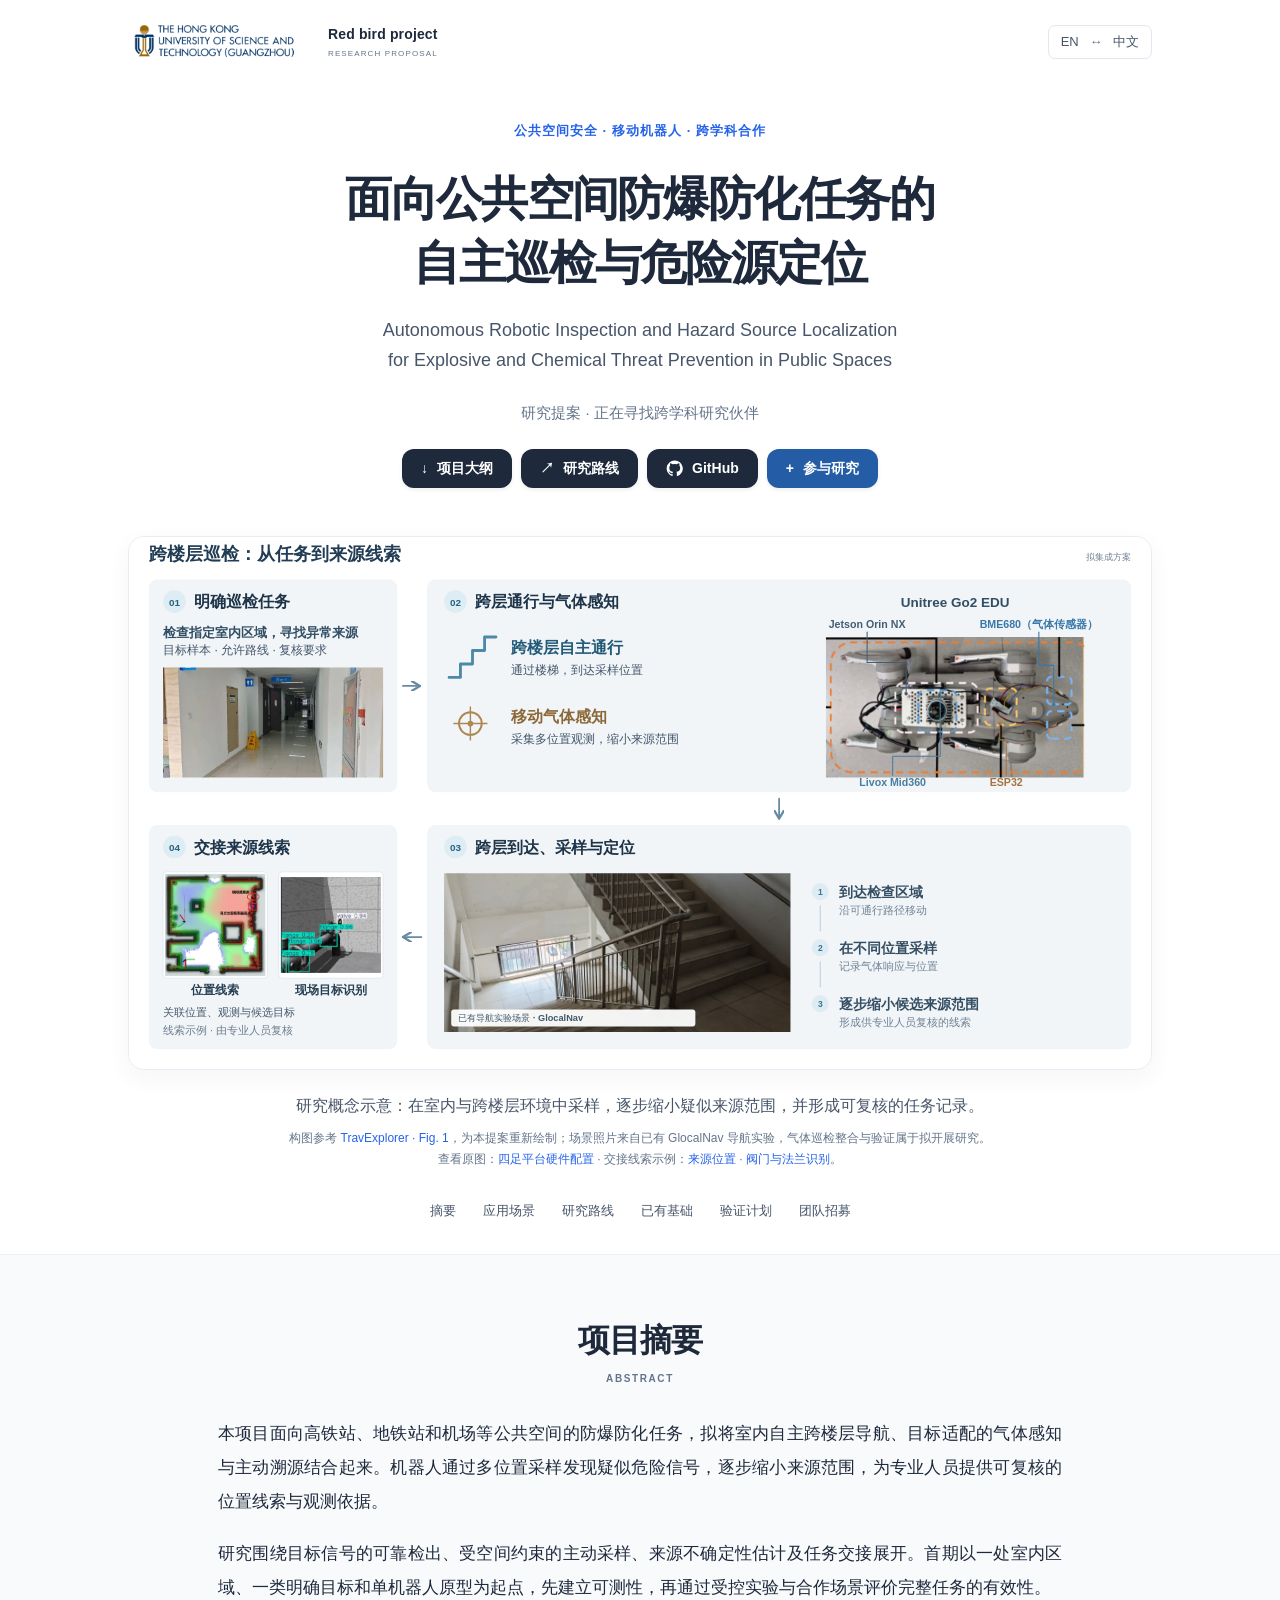
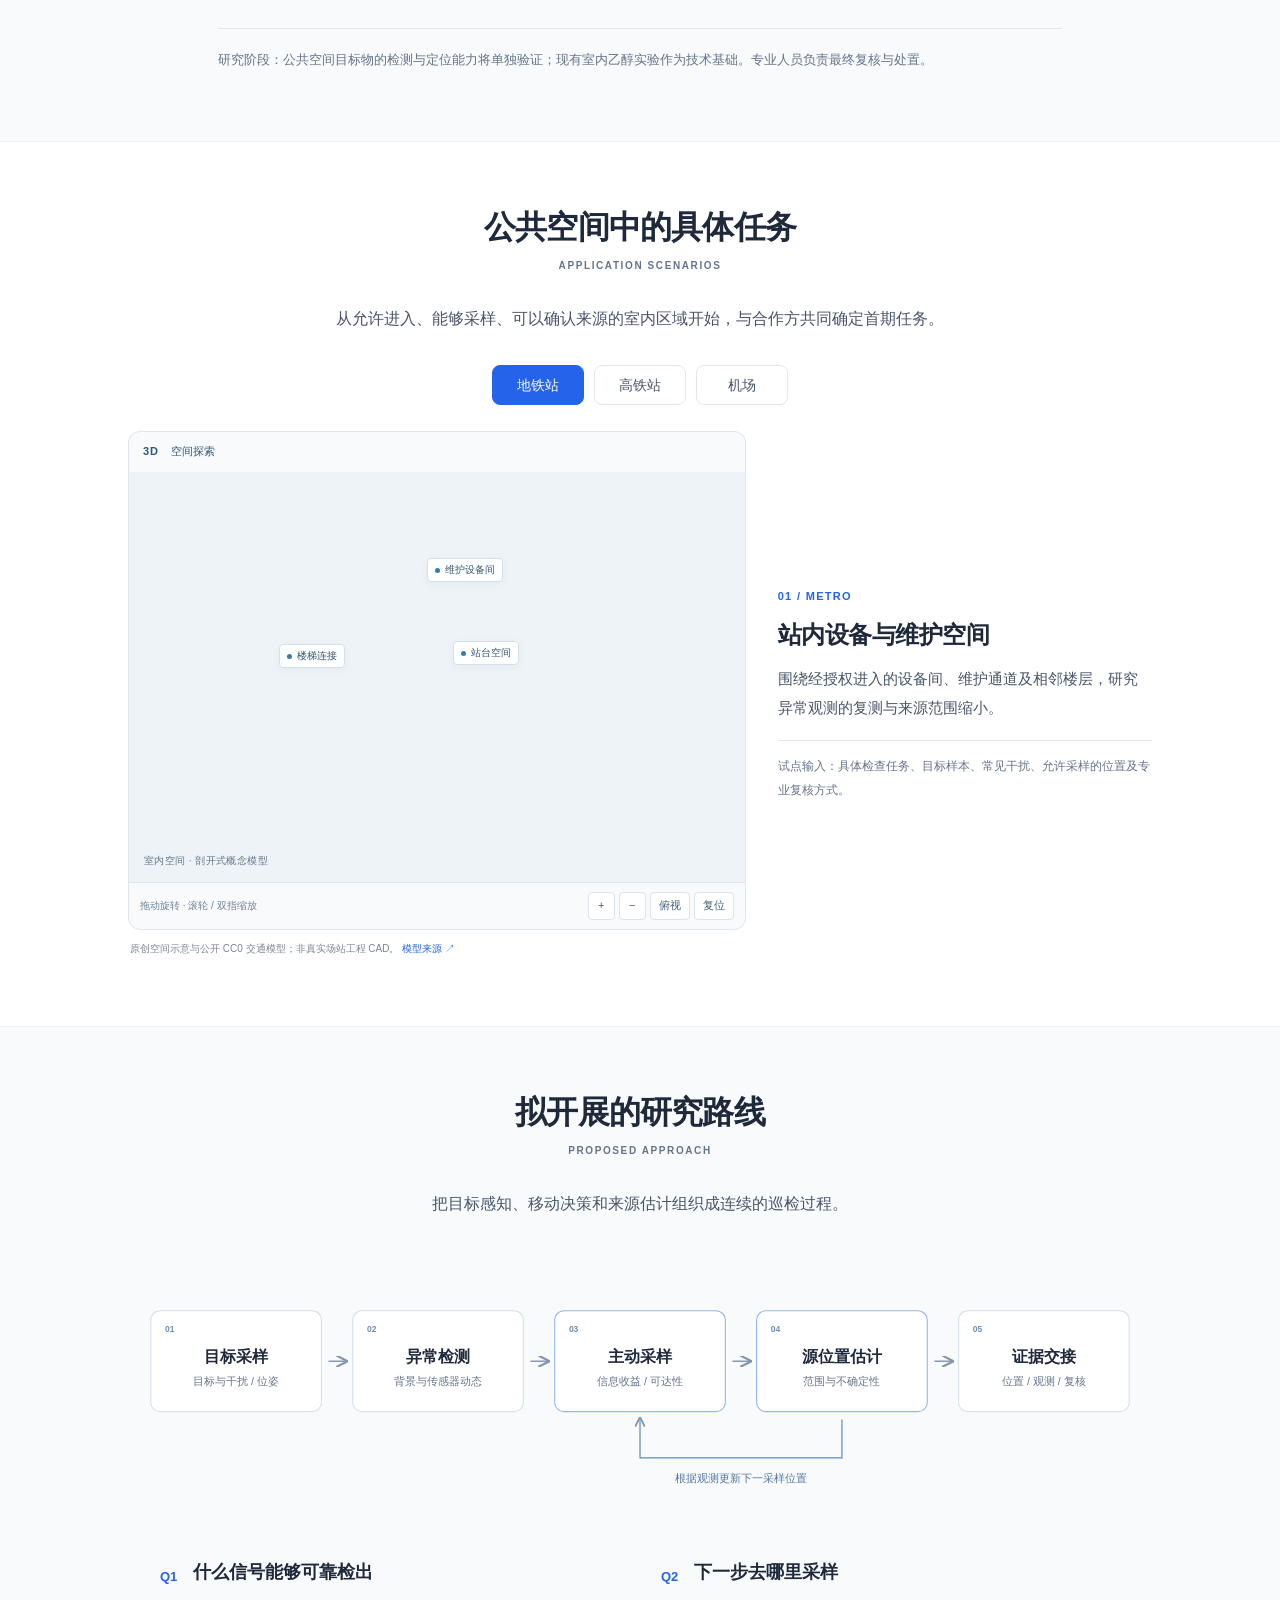
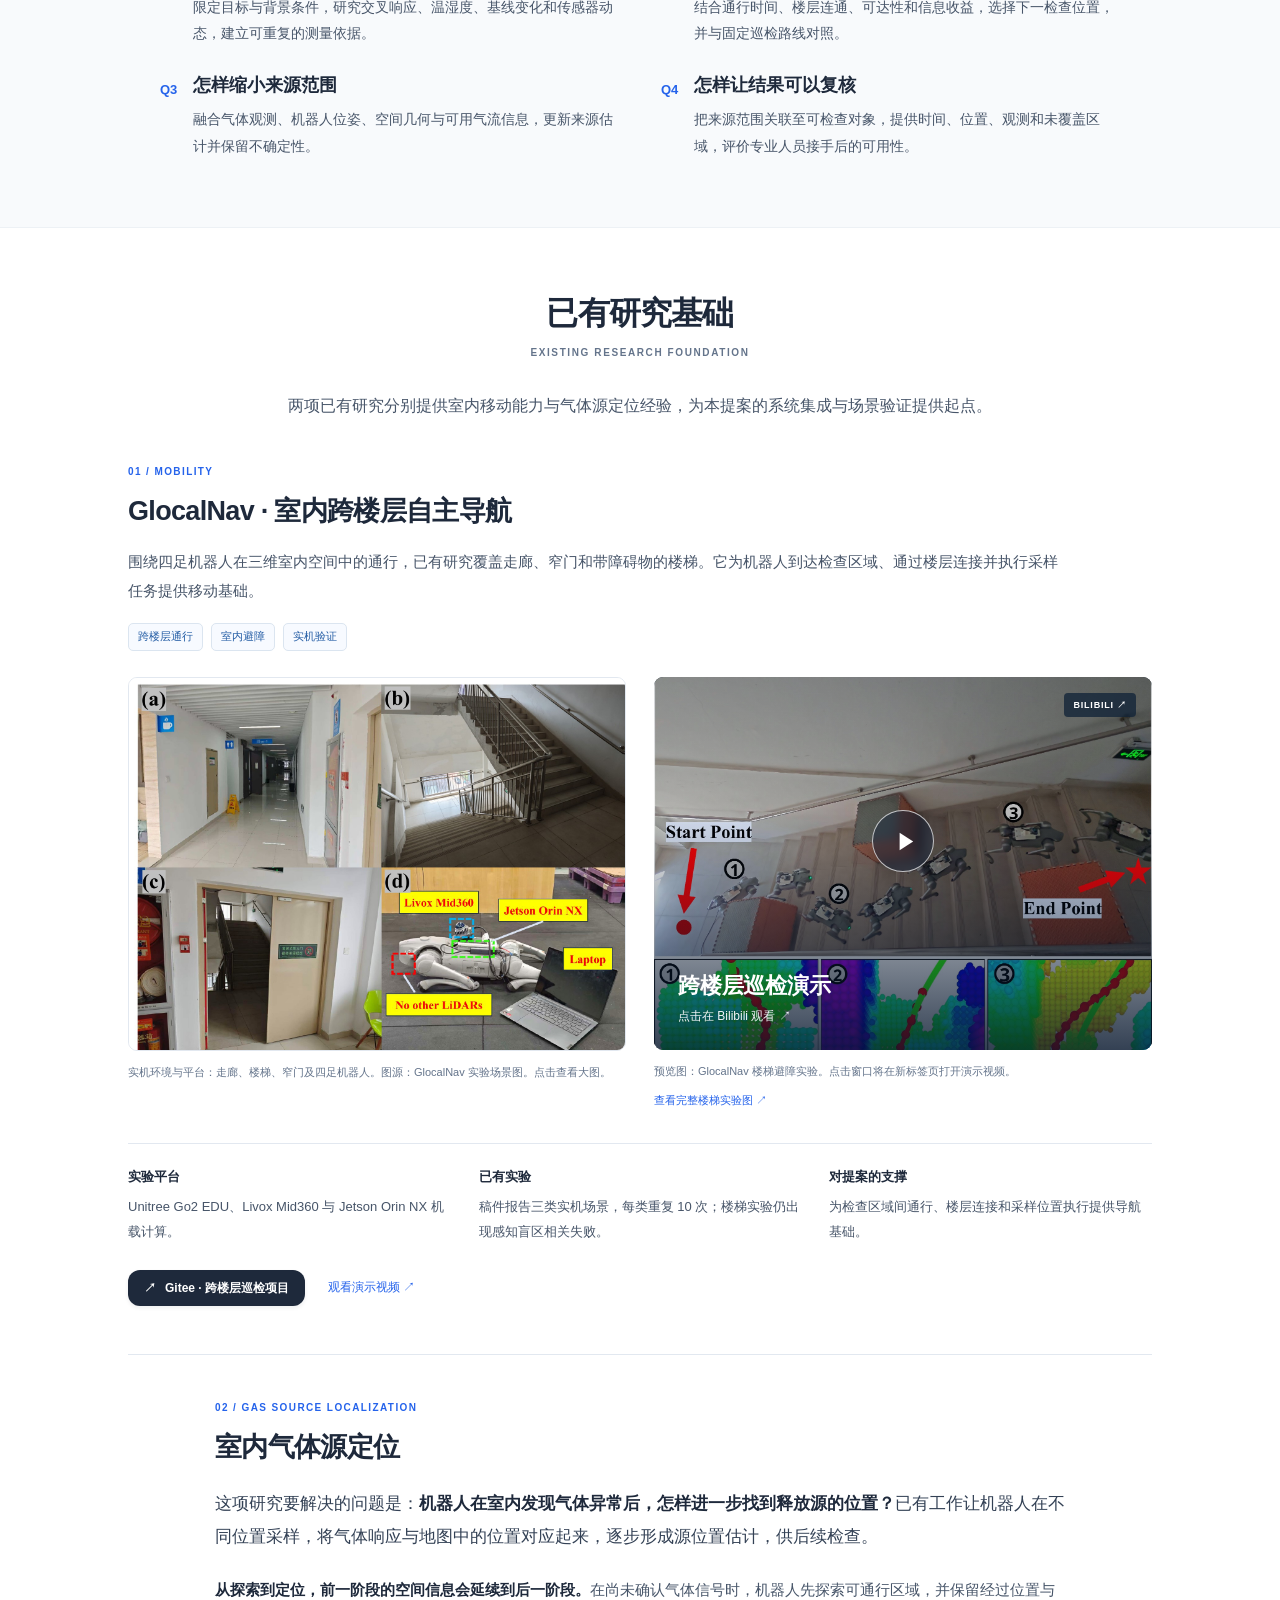
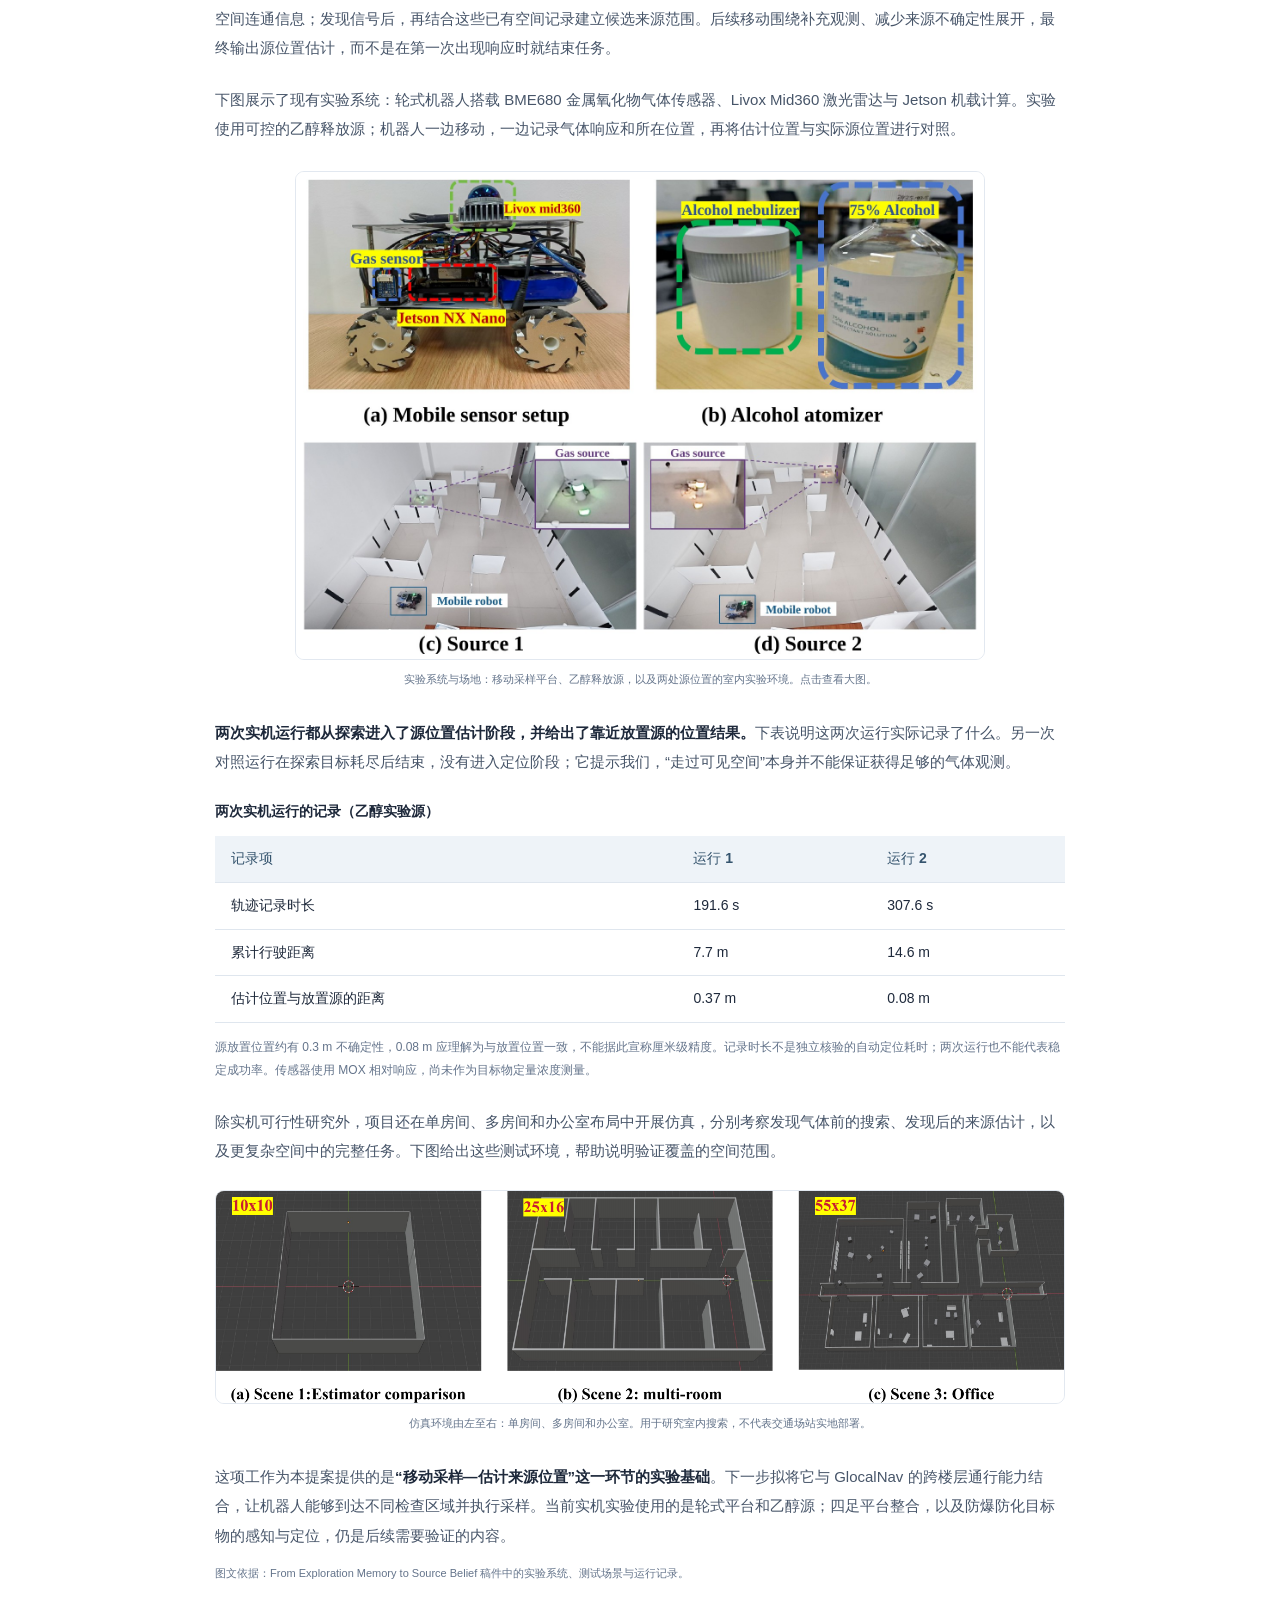
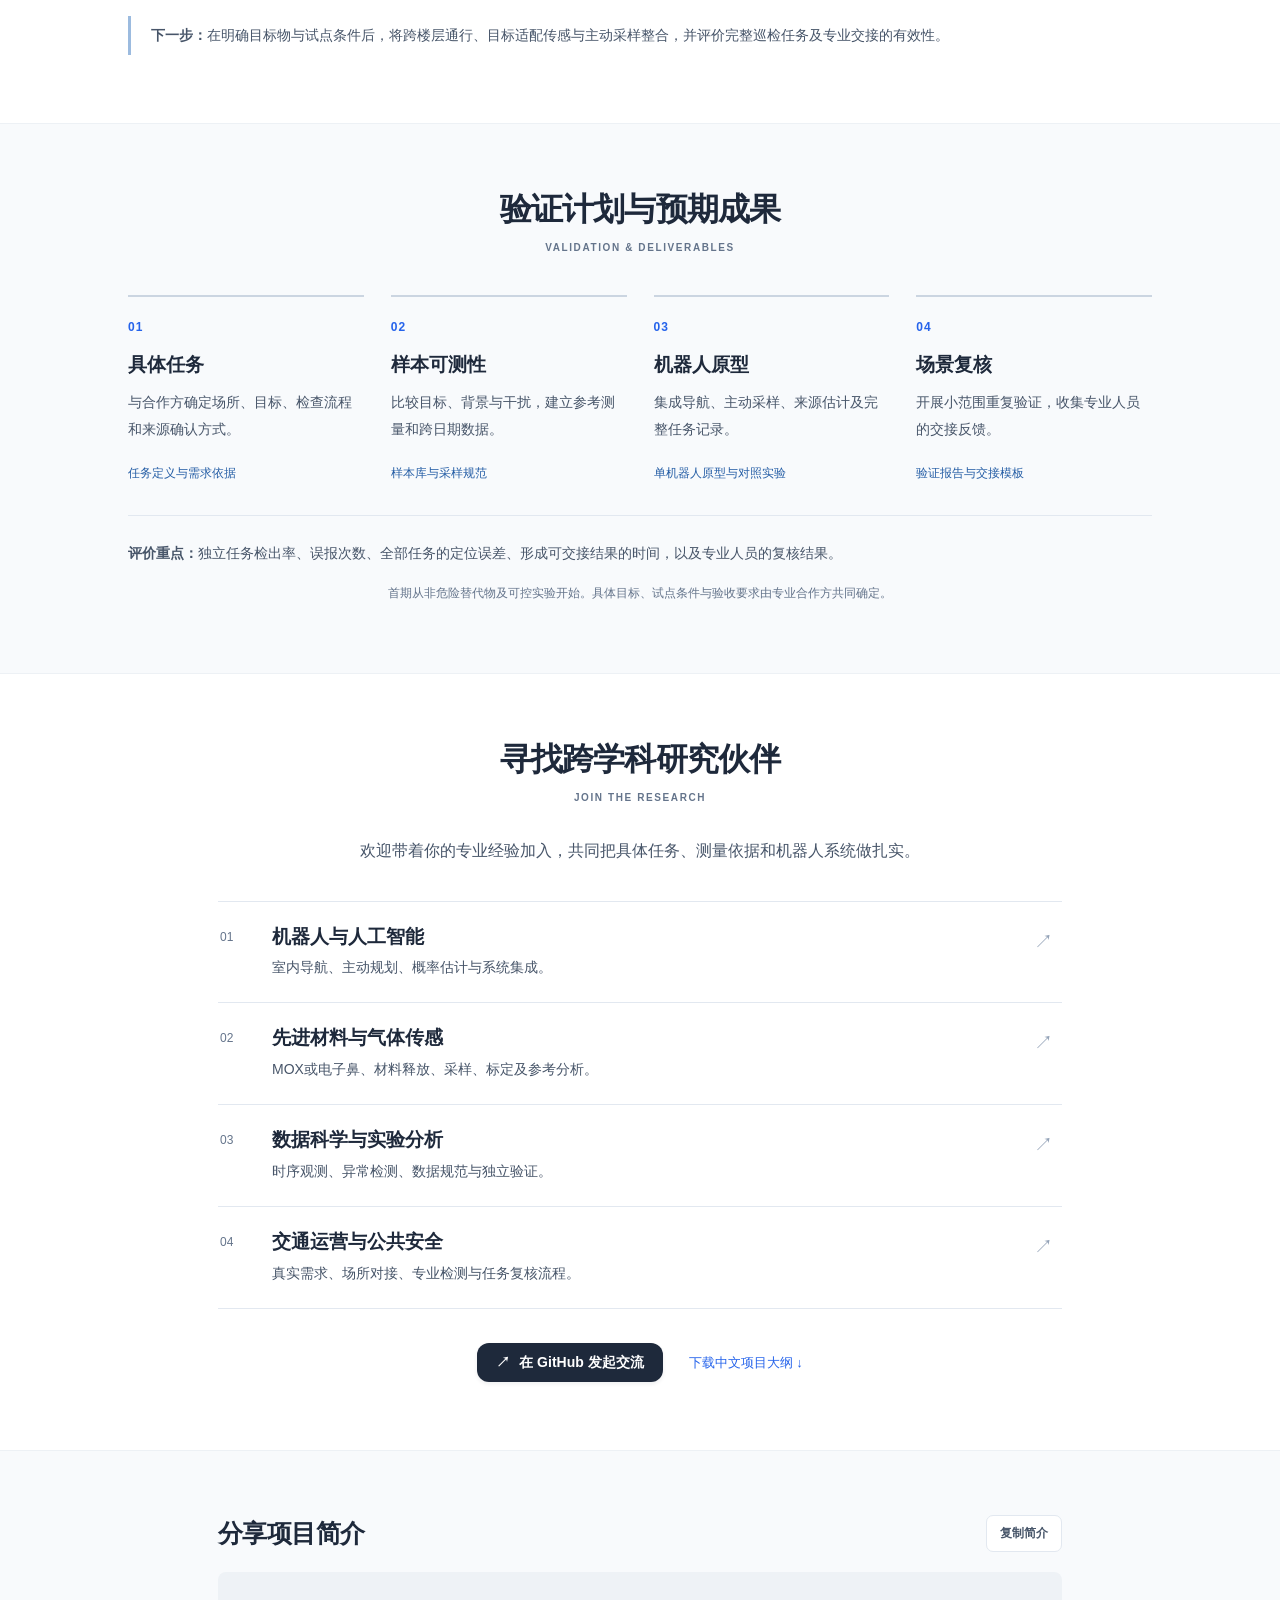
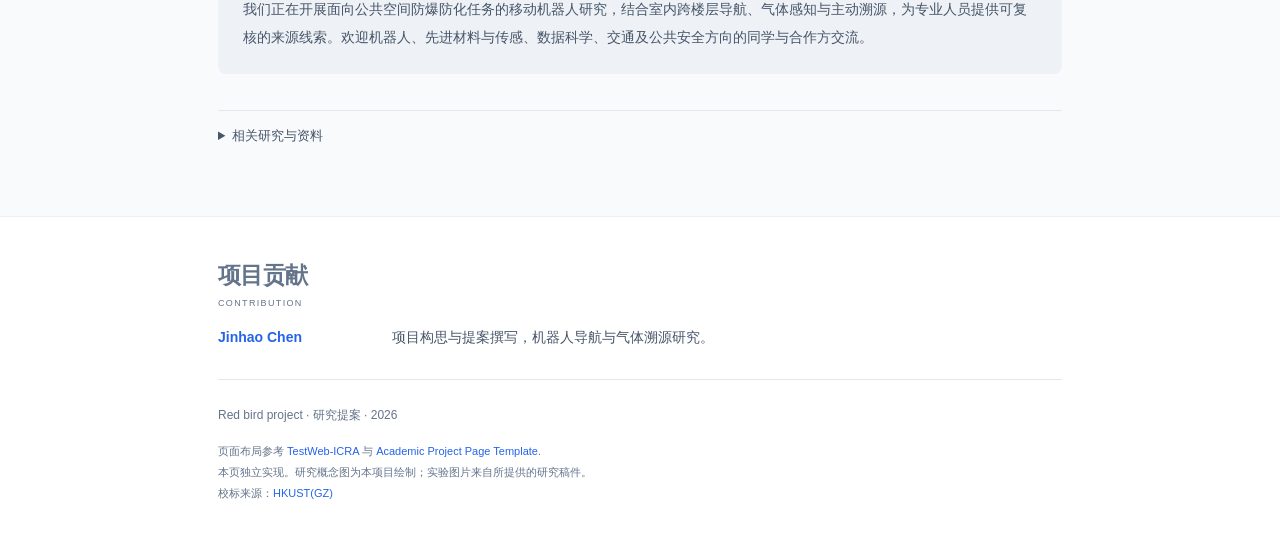
==== index.html @ a3a3344b "Publish bilingual research proposal website with GitHub Pages" ====
<!DOCTYPE html>
<html lang="zh-CN">
<head>
  <meta charset="utf-8">
  <meta name="viewport" content="width=device-width, initial-scale=1">
  <meta name="theme-color" content="#ffffff">
  <meta name="author" content="Jinhao Chen">
  <meta name="description" content="面向公共空间防爆防化任务的移动机器人研究提案，结合室内跨楼层导航、气体感知、主动溯源与可复核的任务交接。寻找跨学科研究伙伴。">
  <meta property="og:type" content="website">
  <meta property="og:title" content="公共空间防爆防化自主巡检与危险源定位">
  <meta property="og:description" content="室内跨楼层导航、气体感知与主动溯源。一个面向公共空间安全、欢迎跨学科合作的研究提案。">
  <title>公共空间防爆防化自主巡检与危险源定位 · Red bird project</title>
  <link rel="icon" href="./static/images/favicon.svg" type="image/svg+xml">
  <link rel="stylesheet" href="./static/css/site.css">
  <script type="importmap">{"imports":{"three":"./static/vendor/three/three.module.min.js"}}</script>
  <script defer src="./static/js/site.js"></script>
  <script type="module" src="./static/js/scenario-viewer.js"></script>
</head>
<body>
  <a class="skip-link" href="#main-content">跳至正文 / Skip to content</a>
  <div class="masthead">
    <div class="topbar container">
      <div class="project-identity">
        <a class="university-logo" href="https://www.hkust-gz.edu.cn/" target="_blank" rel="noopener noreferrer" aria-label="HKUST(GZ) official website"><img src="./static/images/hkust-gz-logo.png" width="1920" height="494" alt="The Hong Kong University of Science and Technology (Guangzhou)"></a>
        <a class="top-label" href="#overview">Red bird project<span>RESEARCH PROPOSAL</span></a>
      </div>
      <button id="language-toggle" class="language-toggle" type="button" aria-label="Switch to English">EN <span aria-hidden="true">↔</span> 中文</button>
    </div>
  </div>
  <main id="main-content">
    <header class="publication-header container" id="overview">
      <p class="eyebrow" data-i18n="hero.eyebrow">公共空间安全 · 移动机器人 · 跨学科合作</p>
      <h1 data-i18n="hero.title">面向公共空间防爆防化任务的<br class="desktop-break">自主巡检与危险源定位</h1>
      <p class="english-title" data-i18n="hero.subtitle">Autonomous Robotic Inspection and Hazard Source Localization<br>for Explosive and Chemical Threat Prevention in Public Spaces</p>
      <p class="publication-status" data-i18n="hero.status">研究提案 · 正在寻找跨学科研究伙伴</p>
      <nav class="publication-links" aria-label="Project resources">
        <a class="resource-button" data-outline-link href="./static/docs/proposal-outline-zh.md" download><span aria-hidden="true">↓</span><span data-i18n="button.outline">项目大纲</span></a>
        <a class="resource-button" href="#method"><span aria-hidden="true">↗</span><span data-i18n="button.plan">研究路线</span></a>
        <a class="resource-button" href="https://github.com/CJJJ0416/FA-RBPF_GSL.github.io" target="_blank" rel="noopener noreferrer"><svg viewBox="0 0 24 24" aria-hidden="true"><path fill="currentColor" d="M12 .8A11.2 11.2 0 0 0 8.5 22.6c.6.1.8-.2.8-.5v-2.2c-3.3.7-4-1.4-4-1.4-.5-1.3-1.3-1.7-1.3-1.7-1.1-.7.1-.7.1-.7 1.2.1 1.8 1.2 1.8 1.2 1.1 1.9 2.8 1.3 3.5 1 .1-.8.4-1.3.7-1.6-2.6-.3-5.4-1.3-5.4-5.8 0-1.3.5-2.3 1.2-3.1-.1-.3-.5-1.5.1-3.1 0 0 1-.3 3.3 1.2a11.4 11.4 0 0 1 6 0C17.6 4.3 18.6 4.6 18.6 4.6c.7 1.6.3 2.8.2 3.1.7.8 1.2 1.8 1.2 3.1 0 4.5-2.8 5.5-5.5 5.8.5.4.8 1.1.8 2.2v3.3c0 .3.2.6.8.5A11.2 11.2 0 0 0 12 .8Z"/></svg><span>GitHub</span></a>
        <a class="resource-button accent" href="#team"><span aria-hidden="true">+</span><span data-i18n="button.join">参与研究</span></a>
      </nav>
    </header>

    <section class="teaser container" aria-label="Research concept">
      <div class="teaser-figure">
        <img id="concept-image" src="./static/images/mission-zh.svg" width="1440" height="750" alt="公共交通室内空间中，机器人巡检、气体感知、主动溯源与专业复核的研究概念图">
      </div>
      <p class="figure-caption" data-i18n="hero.caption">研究概念示意：在室内与跨楼层环境中采样，逐步缩小疑似来源范围，并形成可复核的任务记录。</p>
      <p class="figure-note" data-i18n="hero.note">构图参考 <a href="https://arxiv.org/abs/2605.19958" target="_blank" rel="noopener noreferrer">TravExplorer · Fig. 1</a>，为本提案重新绘制；场景照片来自已有 GlocalNav 导航实验，气体巡检整合与验证属于拟开展研究。</p>
      <p class="figure-note" data-i18n="hero.handover">查看原图：<a href="./static/images/research/quadruped-inspection-hardware.png" target="_blank" rel="noopener noreferrer">四足平台硬件配置</a> · 交接线索示例：<a href="./static/images/research/handover-location.png" target="_blank" rel="noopener noreferrer">来源位置</a> · <a href="./static/images/research/handover-target.png" target="_blank" rel="noopener noreferrer">阀门与法兰识别</a>。</p>
      <nav class="section-nav" aria-label="Sections">
        <a href="#abstract" data-i18n="nav.abstract">摘要</a><a href="#scenarios" data-i18n="nav.scenarios">应用场景</a><a href="#method" data-i18n="nav.method">研究路线</a><a href="#foundation" data-i18n="nav.foundation">已有基础</a><a href="#validation" data-i18n="nav.validation">验证计划</a><a href="#team" data-i18n="nav.team">团队招募</a>
      </nav>
    </section>

    <section class="section shaded" id="abstract">
      <div class="reading-width">
        <h2 data-i18n="abstract.title">项目摘要</h2>
        <p class="section-kicker">ABSTRACT</p>
        <div class="prose">
          <p data-i18n="abstract.p1">本项目面向高铁站、地铁站和机场等公共空间的防爆防化任务，拟将室内自主跨楼层导航、目标适配的气体感知与主动溯源结合起来。机器人通过多位置采样发现疑似危险信号，逐步缩小来源范围，为专业人员提供可复核的位置线索与观测依据。</p>
          <p data-i18n="abstract.p2">研究围绕目标信号的可靠检出、受空间约束的主动采样、来源不确定性估计及任务交接展开。首期以一处室内区域、一类明确目标和单机器人原型为起点，先建立可测性，再通过受控实验与合作场景评价完整任务的有效性。</p>
        </div>
        <p class="scope-note" data-i18n="abstract.scope">研究阶段：公共空间目标物的检测与定位能力将单独验证；现有室内乙醇实验作为技术基础。专业人员负责最终复核与处置。</p>
      </div>
    </section>

    <section class="section" id="scenarios">
      <div class="container">
        <h2 data-i18n="scenarios.title">公共空间中的具体任务</h2>
        <p class="section-kicker">APPLICATION SCENARIOS</p>
        <p class="section-intro" data-i18n="scenarios.intro">从允许进入、能够采样、可以确认来源的室内区域开始，与合作方共同确定首期任务。</p>
        <div class="scenario-tabs" role="tablist" aria-label="Transport settings">
          <button type="button" id="tab-metro" role="tab" aria-selected="true" aria-controls="scenario-panel" tabindex="0" data-scenario="metro" data-i18n="scenario.metro">地铁站</button>
          <button type="button" id="tab-rail" role="tab" aria-selected="false" aria-controls="scenario-panel" tabindex="-1" data-scenario="rail" data-i18n="scenario.rail">高铁站</button>
          <button type="button" id="tab-airport" role="tab" aria-selected="false" aria-controls="scenario-panel" tabindex="-1" data-scenario="airport" data-i18n="scenario.airport">机场</button>
        </div>
        <div class="scenario-panel" id="scenario-panel" role="tabpanel" aria-labelledby="tab-metro" tabindex="0">
          <figure class="scenario-3d">
            <div class="scene-toolbar">
              <span class="scene-tag">3D <span data-i18n="viewer.explore">空间探索</span></span>
            </div>
            <div class="scene-stage" id="scene-stage" aria-busy="true">
              <div class="scene-status" id="scene-status" role="status">正在加载三维场景… / Loading 3D scene…</div>
              <div class="scene-labels" id="scene-labels" aria-hidden="true"></div>
              <span class="scene-caption" data-i18n="viewer.cutaway">室内空间 · 剖开式概念模型</span>
            </div>
            <div class="scene-controls" role="group" aria-label="3D camera controls">
              <span class="scene-help" id="scene-help" data-i18n="viewer.help">拖动旋转 · 滚轮 / 双指缩放</span>
              <div>
                <button type="button" id="scene-zoom-in" aria-label="Zoom in">+</button>
                <button type="button" id="scene-zoom-out" aria-label="Zoom out">−</button>
                <button type="button" id="scene-top" data-i18n="viewer.top">俯视</button>
                <button type="button" id="scene-reset" data-i18n="viewer.reset">复位</button>
              </div>
            </div>
            <figcaption class="scene-credit"><span data-i18n="viewer.credit">原创空间示意与公开 CC0 交通模型；非真实场站工程 CAD。</span> <a href="./static/models/sources.html" target="_blank" rel="noopener noreferrer" data-i18n="viewer.sources">模型来源 ↗</a></figcaption>
          </figure>
          <div class="scenario-description">
            <span class="scenario-index" id="scenario-index">01 / METRO</span>
            <h3 id="scenario-title">站内设备与维护空间</h3>
            <p id="scenario-text">围绕经授权进入的设备间、维护通道及相邻楼层，研究异常观测的复测与来源范围缩小。</p>
            <p class="scenario-condition" id="scenario-condition">试点输入：具体检查任务、目标样本、常见干扰、允许采样的位置及专业复核方式。</p>
          </div>
        </div>
      </div>
    </section>

    <section class="section shaded" id="method">
      <div class="container">
        <h2 data-i18n="method.title">拟开展的研究路线</h2>
        <p class="section-kicker">PROPOSED APPROACH</p>
        <p class="section-intro" data-i18n="method.intro">把目标感知、移动决策和来源估计组织成连续的巡检过程。</p>
        <img class="architecture-image" id="architecture-image" src="./static/images/architecture-zh.svg" width="1440" height="390" loading="lazy" alt="目标采样、异常检测、主动采样、源位置估计和证据交接的研究架构">
        <div class="research-questions">
          <article><span>Q1</span><div><h3 data-i18n="q1.title">什么信号能够可靠检出</h3><p data-i18n="q1.text">限定目标与背景条件，研究交叉响应、温湿度、基线变化和传感器动态，建立可重复的测量依据。</p></div></article>
          <article><span>Q2</span><div><h3 data-i18n="q2.title">下一步去哪里采样</h3><p data-i18n="q2.text">结合通行时间、楼层连通、可达性和信息收益，选择下一检查位置，并与固定巡检路线对照。</p></div></article>
          <article><span>Q3</span><div><h3 data-i18n="q3.title">怎样缩小来源范围</h3><p data-i18n="q3.text">融合气体观测、机器人位姿、空间几何与可用气流信息，更新来源估计并保留不确定性。</p></div></article>
          <article><span>Q4</span><div><h3 data-i18n="q4.title">怎样让结果可以复核</h3><p data-i18n="q4.text">把来源范围关联至可检查对象，提供时间、位置、观测和未覆盖区域，评价专业人员接手后的可用性。</p></div></article>
        </div>
      </div>
    </section>

    <section class="section" id="foundation">
      <div class="container">
        <h2 data-i18n="foundation.title">已有研究基础</h2>
        <p class="section-kicker">EXISTING RESEARCH FOUNDATION</p>
        <p class="section-intro" data-i18n="foundation.intro">两项已有研究分别提供室内移动能力与气体源定位经验，为本提案的系统集成与场景验证提供起点。</p>

        <article class="research-study" id="glocalnav">
          <div class="study-heading"><span class="study-index">01 / MOBILITY</span><h3 data-i18n="navStudy.title">GlocalNav · 室内跨楼层自主导航</h3></div>
          <p class="study-lead" data-i18n="navStudy.lead">围绕四足机器人在三维室内空间中的通行，已有研究覆盖走廊、窄门和带障碍物的楼梯。它为机器人到达检查区域、通过楼层连接并执行采样任务提供移动基础。</p>
          <ul class="capability-tags" aria-label="Navigation research topics"><li data-i18n="navStudy.tag1">跨楼层通行</li><li data-i18n="navStudy.tag2">室内避障</li><li data-i18n="navStudy.tag3">实机验证</li></ul>
          <div class="research-gallery navigation-gallery">
            <figure>
              <a class="research-image-link" href="./static/images/research/navigation-scenes.jpg" target="_blank" rel="noopener noreferrer" aria-labelledby="navigation-scenes-caption"><img src="./static/images/research/navigation-scenes.jpg" width="1600" height="1200" loading="lazy" data-i18n-alt="navStudy.scenesAlt" alt="GlocalNav 实机实验的走廊、楼梯、窄门及 Go2 EDU 四足平台"></a>
              <figcaption id="navigation-scenes-caption" data-i18n="navStudy.scenesCaption">实机环境与平台：走廊、楼梯、窄门及四足机器人。图源：GlocalNav 实验场景图。点击查看大图。</figcaption>
            </figure>
            <figure class="video-figure">
              <a class="video-window" href="https://www.bilibili.com/video/BV1XtrTBrEcE/" target="_blank" rel="noopener noreferrer" aria-labelledby="navigation-video-title">
                <img src="./static/images/research/navigation-stairs.jpg" width="1600" height="1555" loading="lazy" data-i18n-alt="navStudy.videoAlt" alt="GlocalNav 楼梯避障实验，用作跨楼层巡检演示视频的入口预览图">
                <span class="video-badge">BILIBILI ↗</span>
                <span class="play-symbol" aria-hidden="true"><svg viewBox="0 0 32 32"><path d="M12 7 26 16 12 25Z" fill="currentColor"/></svg></span>
                <span class="video-copy"><strong id="navigation-video-title" data-i18n="navStudy.videoTitle">跨楼层巡检演示</strong><span data-i18n="navStudy.videoAction">点击在 Bilibili 观看 ↗</span></span>
              </a>
              <figcaption data-i18n="navStudy.videoCaption">预览图：GlocalNav 楼梯避障实验。点击窗口将在新标签页打开演示视频。</figcaption>
              <a class="text-link" href="./static/images/research/navigation-stairs.jpg" target="_blank" rel="noopener noreferrer" data-i18n="navStudy.figureLink">查看完整楼梯实验图 ↗</a>
            </figure>
          </div>
          <div class="study-facts">
            <div><h4 data-i18n="study.platform">实验平台</h4><p data-i18n="navStudy.platform">Unitree Go2 EDU、Livox Mid360 与 Jetson Orin NX 机载计算。</p></div>
            <div><h4 data-i18n="study.evidence">已有实验</h4><p data-i18n="navStudy.evidence">稿件报告三类实机场景，每类重复 10 次；楼梯实验仍出现感知盲区相关失败。</p></div>
            <div><h4 data-i18n="study.relevance">对提案的支撑</h4><p data-i18n="navStudy.relevance">为检查区域间通行、楼层连接和采样位置执行提供导航基础。</p></div>
          </div>
          <div class="study-links"><a class="resource-button" href="https://gitee.com/fdsf3e2342/3d_navi_ros2" target="_blank" rel="noopener noreferrer"><span aria-hidden="true">↗</span><span data-i18n="navStudy.repo">Gitee · 跨楼层巡检项目</span></a><a class="text-link" href="https://www.bilibili.com/video/BV1XtrTBrEcE/" target="_blank" rel="noopener noreferrer" data-i18n="navStudy.watch">观看演示视频 ↗</a></div>
        </article>

        <article class="research-study gas-story" id="gas-localization">
          <div class="study-heading"><span class="study-index">02 / GAS SOURCE LOCALIZATION</span><h3 data-i18n="gasStudy.title">室内气体源定位</h3></div>
          <div class="gas-narrative">
            <p class="gas-opening" data-i18n="gasStudy.lead">这项研究要解决的问题是：<strong>机器人在室内发现气体异常后，怎样进一步找到释放源的位置？</strong>已有工作让机器人在不同位置采样，将气体响应与地图中的位置对应起来，逐步形成源位置估计，供后续检查。</p>
            <p data-i18n="gasStudy.process"><strong>从探索到定位，前一阶段的空间信息会延续到后一阶段。</strong>在尚未确认气体信号时，机器人先探索可通行区域，并保留经过位置与空间连通信息；发现信号后，再结合这些已有空间记录建立候选来源范围。后续移动围绕补充观测、减少来源不确定性展开，最终输出源位置估计，而不是在第一次出现响应时就结束任务。</p>
            <p data-i18n="gasStudy.platform">下图展示了现有实验系统：轮式机器人搭载 BME680 金属氧化物气体传感器、Livox Mid360 激光雷达与 Jetson 机载计算。实验使用可控的乙醇释放源；机器人一边移动，一边记录气体响应和所在位置，再将估计位置与实际源位置进行对照。</p>
            <figure class="gas-hardware-figure">
              <a class="research-image-link" href="./static/images/research/gas-hardware.jpg" target="_blank" rel="noopener noreferrer" aria-labelledby="gas-hardware-caption"><img src="./static/images/research/gas-hardware.jpg" width="1600" height="1132" loading="lazy" data-i18n-alt="gasStudy.hardwareAlt" alt="轮式气体采样平台、乙醇实验源与两处实验源位置的照片"></a>
              <figcaption id="gas-hardware-caption" data-i18n="gasStudy.hardwareCaption">实验系统与场地：移动采样平台、乙醇释放源，以及两处源位置的室内实验环境。点击查看大图。</figcaption>
            </figure>
            <p data-i18n="gasStudy.evidence"><strong>两次实机运行都从探索进入了源位置估计阶段，并给出了靠近放置源的位置结果。</strong>下表说明这两次运行实际记录了什么。另一次对照运行在探索目标耗尽后结束，没有进入定位阶段；它提示我们，“走过可见空间”本身并不能保证获得足够的气体观测。</p>
            <div class="gas-results-wrap"><table class="gas-results"><caption data-i18n="gasStudy.tableCaption">两次实机运行的记录（乙醇实验源）</caption><thead><tr><th scope="col" data-i18n="gasStudy.metric">记录项</th><th scope="col" data-i18n="gasStudy.trial1">运行 1</th><th scope="col" data-i18n="gasStudy.trial2">运行 2</th></tr></thead><tbody><tr><th scope="row" data-i18n="gasStudy.duration">轨迹记录时长</th><td>191.6 s</td><td>307.6 s</td></tr><tr><th scope="row" data-i18n="gasStudy.travel">累计行驶距离</th><td>7.7 m</td><td>14.6 m</td></tr><tr><th scope="row" data-i18n="gasStudy.error">估计位置与放置源的距离</th><td>0.37 m</td><td>0.08 m</td></tr></tbody></table></div>
            <p class="gas-results-note" data-i18n="gasStudy.measurement">源放置位置约有 0.3 m 不确定性，0.08 m 应理解为与放置位置一致，不能据此宣称厘米级精度。记录时长不是独立核验的自动定位耗时；两次运行也不能代表稳定成功率。传感器使用 MOX 相对响应，尚未作为目标物定量浓度测量。</p>
            <p data-i18n="gasStudy.simulationLead">除实机可行性研究外，项目还在单房间、多房间和办公室布局中开展仿真，分别考察发现气体前的搜索、发现后的来源估计，以及更复杂空间中的完整任务。下图给出这些测试环境，帮助说明验证覆盖的空间范围。</p>
            <figure class="gas-simulation-figure"><a class="research-image-link" href="./static/images/research/gas-simulation.png" target="_blank" rel="noopener noreferrer" aria-labelledby="gas-simulation-caption"><img src="./static/images/research/gas-simulation.png" width="1600" height="400" loading="lazy" data-i18n-alt="gasStudy.simulationAlt" alt="气体源定位研究使用的单房间、多房间和办公室三类仿真环境"></a><figcaption id="gas-simulation-caption" data-i18n="gasStudy.simulationCaption">仿真环境由左至右：单房间、多房间和办公室。用于研究室内搜索，不代表交通场站实地部署。</figcaption></figure>
            <p class="gas-proposal-link" data-i18n="gasStudy.relevance">这项工作为本提案提供的是<strong>“移动采样—估计来源位置”这一环节的实验基础</strong>。下一步拟将它与 GlocalNav 的跨楼层通行能力结合，让机器人能够到达不同检查区域并执行采样。当前实机实验使用的是轮式平台和乙醇源；四足平台整合，以及防爆防化目标物的感知与定位，仍是后续需要验证的内容。</p>
            <p class="gas-source-note" data-i18n="gasStudy.source">图文依据：From Exploration Memory to Source Belief 稿件中的实验系统、测试场景与运行记录。</p>
          </div>
        </article>
        <p class="foundation-bridge" data-i18n="foundation.bridge"><strong>下一步：</strong>在明确目标物与试点条件后，将跨楼层通行、目标适配传感与主动采样整合，并评价完整巡检任务及专业交接的有效性。</p>
      </div>
    </section>

    <section class="section shaded" id="validation">
      <div class="container">
        <h2 data-i18n="validation.title">验证计划与预期成果</h2>
        <p class="section-kicker">VALIDATION & DELIVERABLES</p>
        <ol class="roadmap">
          <li><span class="phase-number">01</span><h3 data-i18n="phase1.title">具体任务</h3><p data-i18n="phase1.text">与合作方确定场所、目标、检查流程和来源确认方式。</p><span class="deliverable" data-i18n="phase1.output">任务定义与需求依据</span></li>
          <li><span class="phase-number">02</span><h3 data-i18n="phase2.title">样本可测性</h3><p data-i18n="phase2.text">比较目标、背景与干扰，建立参考测量和跨日期数据。</p><span class="deliverable" data-i18n="phase2.output">样本库与采样规范</span></li>
          <li><span class="phase-number">03</span><h3 data-i18n="phase3.title">机器人原型</h3><p data-i18n="phase3.text">集成导航、主动采样、来源估计及完整任务记录。</p><span class="deliverable" data-i18n="phase3.output">单机器人原型与对照实验</span></li>
          <li><span class="phase-number">04</span><h3 data-i18n="phase4.title">场景复核</h3><p data-i18n="phase4.text">开展小范围重复验证，收集专业人员的交接反馈。</p><span class="deliverable" data-i18n="phase4.output">验证报告与交接模板</span></li>
        </ol>
        <p class="metrics-line" data-i18n="validation.metrics"><strong>评价重点：</strong>独立任务检出率、误报次数、全部任务的定位误差、形成可交接结果的时间，以及专业人员的复核结果。</p>
        <p class="figure-note" data-i18n="validation.conditions">首期从非危险替代物及可控实验开始。具体目标、试点条件与验收要求由专业合作方共同确定。</p>
      </div>
    </section>

    <section class="section" id="team">
      <div class="reading-width">
        <h2 data-i18n="team.title">寻找跨学科研究伙伴</h2>
        <p class="section-kicker">JOIN THE RESEARCH</p>
        <p class="section-intro" data-i18n="team.intro">欢迎带着你的专业经验加入，共同把具体任务、测量依据和机器人系统做扎实。</p>
        <div class="team-list">
          <article><span>01</span><div><h3 data-i18n="team.robotics">机器人与人工智能</h3><p data-i18n="team.roboticsText">室内导航、主动规划、概率估计与系统集成。</p></div><span class="role-mark" aria-hidden="true">↗</span></article>
          <article><span>02</span><div><h3 data-i18n="team.materials">先进材料与气体传感</h3><p data-i18n="team.materialsText">MOX或电子鼻、材料释放、采样、标定及参考分析。</p></div><span class="role-mark" aria-hidden="true">↗</span></article>
          <article><span>03</span><div><h3 data-i18n="team.data">数据科学与实验分析</h3><p data-i18n="team.dataText">时序观测、异常检测、数据规范与独立验证。</p></div><span class="role-mark" aria-hidden="true">↗</span></article>
          <article><span>04</span><div><h3 data-i18n="team.transport">交通运营与公共安全</h3><p data-i18n="team.transportText">真实需求、场所对接、专业检测与任务复核流程。</p></div><span class="role-mark" aria-hidden="true">↗</span></article>
        </div>
        <div class="join-actions"><a class="resource-button" href="https://github.com/CJJJ0416/FA-RBPF_GSL.github.io/issues/new?template=collaboration.yml" target="_blank" rel="noopener noreferrer"><span aria-hidden="true">↗</span><span data-i18n="team.contact">在 GitHub 发起交流</span></a><a class="text-link" data-outline-link href="./static/docs/proposal-outline-zh.md" download data-i18n="team.download">下载中文项目大纲 ↓</a></div>
      </div>
    </section>

    <section class="section shaded" id="resources">
      <div class="reading-width">
        <div class="share-header"><h2 data-i18n="share.title">分享项目简介</h2><button class="copy-button" id="copy-summary" type="button" data-i18n="share.copy">复制简介</button></div>
        <p class="share-summary" id="share-summary" data-i18n="share.summary">我们正在开展面向公共空间防爆防化任务的移动机器人研究，结合室内跨楼层导航、气体感知与主动溯源，为专业人员提供可复核的来源线索。欢迎机器人、先进材料与传感、数据科学、交通及公共安全方向的同学与合作方交流。</p>
        <p id="copy-status" role="status" aria-live="polite"></p>
        <details class="references"><summary data-i18n="references.title">相关研究与资料</summary><ul><li><a href="https://doi.org/10.1109/TRO.2024.3426368" target="_blank" rel="noopener noreferrer">Ojeda et al. Robotic Gas Source Localization With Probabilistic Mapping and Online Dispersion Simulation. IEEE T-RO, 2024.</a></li><li><a href="https://www.bosch-sensortec.com/products/environmental-sensors/gas-sensors/bme680/" target="_blank" rel="noopener noreferrer" data-i18n="references.bosch">Bosch Sensortec：BME680官方资料</a></li><li data-i18n="references.internal">研究素材：GlocalNav 与 From Exploration Memory to Source Belief 两份稿件的实验环境、平台及验证描述。实机与仿真范围分别见“已有研究基础”。</li></ul></details>
      </div>
    </section>
  </main>
  <footer class="footer"><div class="reading-width">
    <section class="contribution" id="contribution" aria-labelledby="contribution-title">
      <h2 id="contribution-title" data-i18n="contribution.title">项目贡献</h2>
      <p class="contribution-kicker">CONTRIBUTION</p>
      <div class="contributor"><a href="https://github.com/CJJJ0416" target="_blank" rel="noopener noreferrer">Jinhao Chen</a><p data-i18n="contribution.role">项目构思与提案撰写，机器人导航与气体溯源研究。</p></div>
    </section>
    <p class="footer-project">Red bird project · <span data-i18n="footer.status">研究提案 · 2026</span></p>
    <p class="credits"><span data-i18n="footer.credit">页面布局参考</span> <a href="https://sust-test-org.github.io/TestWeb-ICRA.github.io/" target="_blank" rel="noopener noreferrer">TestWeb-ICRA</a> <span data-i18n="footer.and">与</span> <a href="https://github.com/eliahuhorwitz/Academic-project-page-template" target="_blank" rel="noopener noreferrer">Academic Project Page Template</a>.<br><span data-i18n="footer.original">本页独立实现。研究概念图为本项目绘制；实验图片来自所提供的研究稿件。</span><br><span data-i18n="footer.logo">校标来源：</span><a href="https://www.hkust-gz.edu.cn/" target="_blank" rel="noopener noreferrer">HKUST(GZ)</a></p>
  </div></footer>
</body>
</html>
---- static/css/site.css ----
:root{--ink:#1e293b;--text:#475569;--muted:#64748b;--blue:#2563eb;--line:#e2e8f0;--light:#f8fafc;--focus:#b45309}
*{box-sizing:border-box}html{scroll-behavior:smooth;scroll-padding-top:28px}body{margin:0;color:var(--ink);background:#fff;font-family:Inter,-apple-system,BlinkMacSystemFont,"Segoe UI","Noto Sans CJK SC","Microsoft YaHei",sans-serif;font-size:16px;line-height:1.8;-webkit-font-smoothing:antialiased}a{color:var(--blue);text-decoration:none}a:hover{text-decoration:underline}button{font:inherit;cursor:pointer}button,a{-webkit-tap-highlight-color:transparent}:focus-visible{outline:3px solid var(--focus);outline-offset:5px}img,svg{max-width:100%}img{display:block;height:auto}p{margin:0 0 18px}h1,h2,h3{margin-top:0;line-height:1.35}h2{font-size:32px;letter-spacing:-.025em;text-align:center;margin-bottom:8px;font-weight:750}h3{font-size:20px;font-weight:650;margin-bottom:12px}figure{margin:0}.container{max-width:1080px;margin:auto;padding-inline:28px}.reading-width{max-width:900px;margin:auto;padding-inline:28px}.topbar{height:76px;display:flex;align-items:center;justify-content:space-between}.top-label{color:var(--ink);font-size:14px;font-weight:750;letter-spacing:.1em;white-space:nowrap}.top-label span{font-size:10px;letter-spacing:.13em;color:var(--muted);font-weight:500;margin-left:12px}.top-label:hover{text-decoration:none}.language-toggle{background:#fff;border:1px solid var(--line);border-radius:7px;padding:5px 12px;color:var(--text);font-size:13px;line-height:1.7}.language-toggle span{margin:0 7px;color:var(--muted)}.language-toggle:hover{border-color:#a4b6cd;background:var(--light)}.publication-header{padding-top:32px;padding-bottom:34px;text-align:center}.eyebrow{color:var(--blue);font-size:13px;letter-spacing:.08em;font-weight:600;margin-bottom:25px}h1{font-size:clamp(31px,3.7vw,48px);line-height:1.35;font-weight:800;letter-spacing:-.035em;margin-bottom:21px}.english-title{font-size:clamp(15px,1.6vw,18px);line-height:1.65;color:var(--text);max-width:830px;margin:0 auto 23px}.publication-status{font-size:15px;color:var(--muted);margin-bottom:23px}.publication-links{display:flex;flex-wrap:wrap;gap:9px;align-items:center;justify-content:center}.resource-button{display:inline-flex;align-items:center;justify-content:center;gap:9px;background:var(--ink);color:#fff;padding:9px 19px;border:0;border-radius:12px;line-height:1.5;font-size:14px;font-weight:600;box-shadow:0 2px 4px #0f172a12;transition:background .15s,transform .15s}.resource-button svg{width:17px;height:17px}.resource-button:hover{background:var(--blue);color:#fff;text-decoration:none;transform:translateY(-2px)}.resource-button.accent{background:#245da5}.resource-button.accent:hover{background:#174278}.teaser{padding-top:14px;padding-bottom:0}.teaser-figure{border-radius:16px;overflow:hidden;box-shadow:0 8px 26px #1e293b0c;border:1px solid #e8edf3;background:var(--light)}.teaser-figure img{width:100%;height:auto}.figure-caption{font-size:16px;color:var(--text);text-align:center;max-width:940px;margin:22px auto 7px;line-height:1.8}.figure-note{font-size:12px;color:var(--muted);text-align:center;margin:0 auto;max-width:860px;line-height:1.8}.section-nav{display:flex;justify-content:center;gap:27px;flex-wrap:wrap;padding:28px 0 32px;font-size:13px}.section-nav a{color:var(--text)}.section-nav a:hover{color:var(--blue)}.section{padding:64px 0 68px}.shaded{background:var(--light);border-top:1px solid #edf1f5;border-bottom:1px solid #edf1f5}.section-kicker{text-align:center;color:var(--muted);font-size:10px;font-weight:600;letter-spacing:.16em;margin-bottom:29px}.prose{font-size:17px;line-height:2;text-align:justify}.scope-note{border-top:1px solid var(--line);margin:23px 0 0;padding-top:19px;font-size:13px;line-height:1.9;color:var(--muted)}.section-intro{text-align:center;font-size:16px;line-height:1.9;max-width:800px;color:var(--text);margin:0 auto 30px}.scenario-tabs{display:flex;justify-content:center;gap:10px;flex-wrap:wrap;margin-bottom:26px}.scenario-tabs button{background:#fff;border:1px solid var(--line);padding:8px 24px;line-height:1.6;border-radius:8px;color:var(--text);font-size:14px;min-width:92px}.scenario-tabs button[aria-selected=true]{background:var(--blue);border-color:var(--blue);color:#fff}.scenario-tabs button:hover{border-color:var(--blue)}.scenario-panel{display:grid;grid-template-columns:1.1fr 1fr;gap:40px;align-items:center;min-height:286px}.scenario-drawing svg{display:block;width:100%;height:auto}.drawing-label{display:block;text-align:center;font-size:11px;color:var(--muted);margin-top:8px}.scenario-index{display:block;font-size:11px;font-weight:600;letter-spacing:.12em;color:var(--blue);margin-bottom:13px}.scenario-description h3{font-size:24px;letter-spacing:-.02em}.scenario-description p{font-size:15px;color:var(--text);line-height:1.95}.scenario-description .scenario-condition{font-size:12px;color:var(--muted);padding-top:14px;border-top:1px solid var(--line);margin-bottom:0}.architecture-image{width:100%;margin:10px auto 34px}.research-questions{display:grid;grid-template-columns:1fr 1fr;gap:26px 42px;max-width:960px;margin:auto}.research-questions article{display:flex;align-items:flex-start;gap:16px}.research-questions article>span{color:var(--blue);font-size:13px;font-weight:700;padding-top:5px}.research-questions h3{font-size:18px;margin-bottom:9px}.research-questions p{color:var(--text);font-size:14px;line-height:1.9;margin-bottom:0}.foundation-layout{display:grid;grid-template-columns:1fr 1.1fr;align-items:center;gap:50px}.platform-figure img{width:100%;height:auto;max-width:420px;margin:auto}.platform-figure figcaption{font-size:11px;line-height:1.7;text-align:center;color:var(--muted);margin-top:18px}.foundation-text h3{font-size:19px;margin:5px 0 9px}.foundation-text>p{color:var(--text);font-size:14px;line-height:1.95;margin-bottom:23px}.evidence-stat{display:flex;align-items:center;gap:19px;border-top:1px solid var(--line);padding-top:21px;margin-bottom:13px}.evidence-stat strong{font-size:44px;line-height:1.2;font-weight:750;letter-spacing:-.035em;color:#245da5;white-space:nowrap}.evidence-stat div{display:flex;flex-direction:column;gap:3px}.evidence-stat b{font-size:13px;font-weight:600}.evidence-stat span{font-size:11px;color:var(--muted)}.foundation-text>p.evidence-note{font-size:11px;color:var(--muted);line-height:1.85;margin-bottom:0}.roadmap{display:grid;grid-template-columns:repeat(4,1fr);gap:27px;list-style:none;padding:0;margin:38px 0 31px}.roadmap li{border-top:2px solid #cbd5e1;padding-top:20px;position:relative}.phase-number{display:block;color:var(--blue);font-size:12px;font-weight:700;letter-spacing:.08em;margin-bottom:13px}.roadmap h3{font-size:19px;margin-bottom:12px}.roadmap p{font-size:14px;color:var(--text);line-height:1.9;margin-bottom:20px}.deliverable{display:block;font-size:12px;font-weight:550;color:#245da5}.metrics-line{font-size:14px;color:var(--text);line-height:1.95;border-top:1px solid var(--line);padding-top:24px;margin-bottom:16px}.team-list{margin:34px 0}.team-list article{display:grid;grid-template-columns:36px 1fr 26px;gap:16px;border-top:1px solid var(--line);padding:22px 2px}.team-list article:last-child{border-bottom:1px solid var(--line)}.team-list article>span:first-child{font-size:12px;color:var(--muted);padding-top:3px}.team-list h3{font-size:19px;margin:0 0 6px}.team-list p{font-size:14px;color:var(--text);margin:0}.role-mark{font-size:19px;color:#94a3b8;padding-top:1px}.join-actions{display:flex;flex-wrap:wrap;align-items:center;justify-content:center;gap:26px}.text-link{font-size:13px}.share-header{display:flex;justify-content:space-between;align-items:center;gap:16px;margin-bottom:20px}.share-header h2{font-size:25px;text-align:left;margin:0}.copy-button{font-size:12px;font-weight:600;color:var(--text);background:#fff;border:1px solid var(--line);padding:7px 13px;border-radius:7px;white-space:nowrap}.copy-button:hover{border-color:var(--blue);color:var(--blue)}.share-summary{background:#eef2f6;padding:23px 25px;border-radius:8px;font-size:14px;line-height:2;color:var(--text);margin-bottom:0;user-select:text}#copy-status{font-size:12px;color:var(--blue);min-height:24px;margin:8px 0 4px}.references{font-size:13px;color:var(--text);padding-top:13px;border-top:1px solid var(--line)}.references summary{cursor:pointer;font-weight:550}.references ul{padding-left:20px;margin-top:16px}.references li{margin-bottom:13px;line-height:1.8}.footer{padding:37px 0 43px;color:var(--muted);font-size:13px;background:#fff}.footer p{margin-bottom:14px}.footer .credits{font-size:11px;line-height:1.9;margin:0}.skip-link{position:absolute;top:-80px;left:15px;z-index:50;background:var(--ink);color:#fff;padding:8px 16px}.skip-link:focus{top:12px}
html[lang=en] h1{font-size:clamp(31px,4vw,49px);line-height:1.18;max-width:980px;margin-inline:auto}html[lang=en] .english-title{max-width:850px;font-size:17px}html[lang=en] .prose{text-align:left;font-size:16px;line-height:1.95}html[lang=en] .evidence-stat{gap:15px}html[lang=en] .section-nav{gap:22px}html[lang=en] .roadmap h3{font-size:18px}
@media(min-width:1450px){.publication-header{padding-top:42px;padding-bottom:40px}.teaser.container{max-width:1120px}}
@media(max-width:760px){.container,.reading-width{padding-inline:22px}.topbar{height:65px}.top-label span{font-size:9px;margin-left:8px}.publication-header{padding-top:24px;padding-bottom:26px}.eyebrow{font-size:11px;letter-spacing:.02em;margin-bottom:21px}h1{font-size:34px;line-height:1.4;letter-spacing:-.04em}.desktop-break{display:none}.english-title{font-size:14px;line-height:1.7;margin-bottom:20px}.english-title br{display:none}.publication-status{font-size:13px}.resource-button{font-size:13px;padding:9px 15px;border-radius:10px}.publication-links{gap:8px}.teaser{padding-top:10px}.teaser-figure{border-radius:11px}.figure-caption{font-size:13px;line-height:1.9;margin-top:18px}.figure-note{font-size:11px}.section-nav{gap:13px 23px;padding:23px 0 27px;font-size:12px}.section{padding:46px 0 48px}h2{font-size:27px}.section-kicker{font-size:9px;margin-bottom:24px}.prose{font-size:15px;line-height:2}.scope-note{font-size:12px}.section-intro{font-size:14px;margin-bottom:25px}.scenario-tabs button{padding:7px 18px;font-size:13px;min-width:86px}.scenario-panel{grid-template-columns:1fr;gap:23px}.scenario-drawing{max-width:530px;margin:auto;width:100%}.scenario-description h3{font-size:22px}.scenario-description p{font-size:14px}.architecture-image{margin:0 auto 28px}.research-questions{grid-template-columns:1fr;gap:24px}.research-questions article{gap:13px}.research-questions h3{font-size:17px}.research-questions p{font-size:13px}.foundation-layout{grid-template-columns:1fr;gap:27px}.platform-figure img{max-width:380px}.foundation-text h3{font-size:18px}.evidence-stat strong{font-size:42px}.roadmap{grid-template-columns:1fr 1fr;gap:28px 25px;margin-top:29px}.roadmap h3{font-size:18px}.roadmap p{font-size:13px;margin-bottom:14px}.deliverable{font-size:11px}.metrics-line{font-size:13px}.team-list article{grid-template-columns:28px 1fr 18px;gap:11px;padding:19px 0}.team-list h3{font-size:17px}.team-list p{font-size:13px}.join-actions{gap:18px}.share-header h2{font-size:22px}.share-summary{font-size:13px;padding:20px;line-height:1.95}html[lang=en] h1{font-size:34px;line-height:1.2}html[lang=en] .english-title{font-size:14px}html[lang=en] .prose{font-size:14px;line-height:1.95}html[lang=en] .section-nav{gap:12px 18px}html[lang=en] .evidence-stat{align-items:flex-start}html[lang=en] .evidence-stat strong{font-size:38px}html[lang=en] .evidence-stat b{font-size:12px}}
@media(max-width:390px){.container,.reading-width{padding-inline:17px}.top-label span{display:none}h1{font-size:30px}.language-toggle{font-size:12px}.resource-button{padding:8px 12px;font-size:12px}.publication-links{gap:6px}.roadmap{gap:25px 19px}.evidence-stat{gap:13px}.evidence-stat strong{font-size:38px}.share-header h2{font-size:20px}html[lang=en] h1{font-size:30px}}
@media(prefers-reduced-motion:reduce){html{scroll-behavior:auto}*,*::before,*::after{animation:none!important;transition:none!important}}

/* Compact identity on the same white canvas as the research proposal. */
.masthead{background:transparent}
.topbar{min-height:84px;height:auto;gap:22px;padding-block:19px}
.project-identity{display:flex;align-items:center;gap:24px;min-width:0}
.university-logo{display:block;width:176px;flex-shrink:0}
.university-logo img{width:100%;height:auto}
.top-label{padding:0;font-size:14px;line-height:1.5;letter-spacing:.01em;color:var(--ink);font-weight:600}
.top-label span{display:block;margin:3px 0 0;font-size:8px;letter-spacing:.14em;color:var(--muted)}
.language-toggle{flex-shrink:0}
.publication-header{padding-top:35px}
.contribution{padding:6px 0 29px;margin-bottom:25px;border-bottom:1px solid var(--line)}
.contribution h2{font-size:23px;text-align:left;margin-bottom:4px}
.contribution-kicker{font-size:9px;letter-spacing:.15em;margin-bottom:19px}
.contributor{display:grid;grid-template-columns:150px 1fr;gap:24px;align-items:baseline;font-size:14px}
.contributor>a{font-weight:600}
.contributor p{margin:0;color:var(--text)}
.footer-project{font-size:12px}
html[lang=en] .contribution-kicker{display:none}
html[lang=en] .contribution h2{margin-bottom:18px}
@media(max-width:760px){
  .topbar{padding-block:17px;gap:14px;min-height:78px}
  .project-identity{gap:20px}
  .university-logo{width:165px}
  .top-label{font-size:13px}
  .top-label span{font-size:8px;margin:3px 0 0}
  .language-toggle{font-size:12px;padding:5px 9px}
  .language-toggle span{margin:0 4px}
  .publication-header{padding-top:28px}
  .contributor{grid-template-columns:1fr;gap:5px;font-size:13px}
}
@media(max-width:560px){
  .project-identity{flex-direction:column;align-items:flex-start;gap:8px}
  .university-logo{width:150px}
  .top-label{font-size:12px;line-height:1.3;margin-left:6px}
  .top-label span{display:none}
  .topbar{align-items:flex-start;gap:12px;padding-block:17px}
  .language-toggle{margin-top:6px}
}
@media(max-width:360px){.language-toggle{font-size:11px;padding-inline:6px}}

/* Research evidence: capability summaries, original experiment figures and a linked demo. */
.research-study{padding-top:12px}
.research-study+.research-study{margin-top:48px;padding-top:44px;border-top:1px solid var(--line)}
.study-heading{margin-bottom:16px}
.study-index{display:block;color:var(--blue);font-size:10px;font-weight:650;letter-spacing:.14em;margin-bottom:12px}
.study-heading h3{font-size:27px;letter-spacing:-.025em;line-height:1.4;margin:0;max-width:900px}
.study-lead{max-width:940px;color:var(--text);font-size:15px;line-height:1.95;margin-bottom:18px}
.study-paper-name{font-size:13px;color:var(--muted);margin-top:-5px;margin-bottom:15px}
.capability-tags{display:flex;flex-wrap:wrap;gap:8px;list-style:none;padding:0;margin:0 0 26px}
.capability-tags li{font-size:11px;line-height:1.6;color:#245da5;border:1px solid #dbe5f0;background:#f7faff;border-radius:5px;padding:4px 9px}
.research-gallery{display:grid;grid-template-columns:1fr 1fr;gap:28px}
.research-image-link{display:block;border:1px solid var(--line);border-radius:9px;overflow:hidden;background:#fff;transition:box-shadow .15s}
.research-image-link:hover{box-shadow:0 3px 17px #1e293b15}
.research-image-link img{width:100%;height:auto}
.research-study figcaption{font-size:11px;color:var(--muted);line-height:1.8;margin-top:12px}
.video-window{display:block;position:relative;aspect-ratio:4/3;overflow:hidden;border-radius:9px;background:#152332;color:#fff;isolation:isolate}
.video-window>img{width:100%;height:100%;object-fit:cover;object-position:top;transition:transform .2s}
.video-window:after{content:"";position:absolute;inset:0;background:linear-gradient(180deg,#05152c26 0%,#05152c05 35%,#05152ccf 100%);z-index:1}
.video-window:hover>img{transform:scale(1.025)}
.video-window:hover{text-decoration:none}
.video-badge{position:absolute;z-index:2;top:16px;right:16px;font-size:9px;font-weight:650;letter-spacing:.09em;background:#122439c9;padding:4px 9px;border-radius:4px}
.play-symbol{position:absolute;z-index:2;top:44%;left:50%;transform:translate(-50%,-50%);width:62px;height:62px;border:1px solid #ffffffb3;border-radius:50%;display:grid;place-items:center;background:#13243d70;backdrop-filter:blur(4px)}
.play-symbol svg{width:31px;height:31px}
.video-copy{position:absolute;z-index:2;bottom:23px;left:24px;right:24px;display:flex;flex-direction:column;gap:4px}
.video-copy strong{font-size:22px;line-height:1.4;letter-spacing:-.01em}
.video-copy>span{font-size:12px;color:#f1f5f9}
.video-figure>.text-link{display:inline-block;font-size:11px;margin-top:9px}
.study-facts{display:grid;grid-template-columns:1fr 1fr 1fr;gap:28px;margin-top:29px;padding-top:23px;border-top:1px solid var(--line)}
.research-study h4{font-size:13px;font-weight:650;line-height:1.5;margin:0 0 9px;color:var(--ink)}
.study-facts p,.gas-study-notes>p{font-size:13px;color:var(--text);line-height:1.9;margin:0}
.study-links{display:flex;align-items:center;flex-wrap:wrap;gap:23px;margin-top:25px}
.study-links .resource-button{font-size:12px;padding:9px 16px}
.study-links .text-link{font-size:12px}
.gas-study-layout{display:grid;grid-template-columns:1.25fr 1fr;gap:34px;align-items:start}
.gas-study-notes h4:not(:first-child){margin-top:21px}
.gas-study-notes>p.study-measurement-note{font-size:11px;color:var(--muted);border-top:1px solid var(--line);margin-top:22px;padding-top:15px}
.simulation-figure{margin-top:29px}
.foundation-bridge{font-size:14px;line-height:1.95;color:var(--text);margin:32px 0 0;border-left:3px solid #9cbbdf;padding:6px 0 6px 20px}
@media(max-width:760px){
 .research-study+.research-study{margin-top:36px;padding-top:32px}
 .study-heading h3{font-size:23px}
 .study-lead{font-size:14px}
 .research-gallery,.gas-study-layout{grid-template-columns:1fr;gap:25px}
 .study-facts{grid-template-columns:1fr;gap:20px}
 .video-copy strong{font-size:23px}
 .research-study figcaption{font-size:11px}
 .foundation-bridge{font-size:13px}
 .gas-study-notes h4:not(:first-child){margin-top:18px}
}
@media(max-width:390px){.study-heading h3{font-size:21px}.video-copy{left:18px;right:18px;bottom:18px}.video-copy strong{font-size:21px}.play-symbol{width:51px;height:51px}}

/* Interactive transport-space models. */
.scenario-panel{grid-template-columns:minmax(0,1.65fr) minmax(0,1fr);gap:32px;align-items:center}
.scenario-3d{min-width:0;align-self:start}.scene-toolbar{display:flex;justify-content:space-between;align-items:center;border:1px solid #dfe6ee;border-bottom:0;border-radius:12px 12px 0 0;padding:10px 14px;background:#f8fafc;gap:12px}
.scene-tag{font-size:11px;font-weight:700;letter-spacing:.08em;color:#2c5879}.scene-tag>span{font-size:11px;font-weight:500;letter-spacing:0;margin-left:8px}
.scene-stage{position:relative;height:410px;overflow:hidden;background:#eef3f7;border:1px solid #dfe6ee;border-top:0;border-bottom:0;isolation:isolate}.scene-stage canvas{display:block;width:100%;height:100%;touch-action:none;cursor:grab}.scene-stage canvas:active{cursor:grabbing}.scene-stage canvas:focus-visible{outline-offset:-4px}.scene-labels{position:absolute;inset:0;pointer-events:none;overflow:hidden}.scene-label{position:absolute;left:0;top:0;background:#ffffffed;border:1px solid #d3e0eb;box-shadow:0 2px 10px #27465e0c;border-radius:4px;padding:2px 7px;font-size:10px;white-space:nowrap;color:#355570;transform:translate(-50%,-100%)}.scene-label:before{content:"";display:inline-block;width:5px;height:5px;border-radius:50%;background:#347dac;vertical-align:middle;margin-right:5px}.scene-caption{position:absolute;bottom:12px;left:15px;font-size:10px;letter-spacing:.04em;color:#627689;pointer-events:none}.scene-status{position:absolute;inset:0;display:flex;justify-content:center;align-items:center;background:#eef3f7ee;padding:28px;text-align:center;color:#52718b;font-size:13px;z-index:3}.scene-status[hidden]{display:none}
.scene-controls{display:flex;justify-content:space-between;align-items:center;gap:10px;border:1px solid #dfe6ee;border-radius:0 0 12px 12px;background:#f8fafc;padding:9px 11px}.scene-help{font-size:10px;color:#718096}.scene-controls>div{display:flex;gap:4px;flex-shrink:0}.scene-controls button{font-size:11px;line-height:1.6;background:#fff;border:1px solid #dbe4ed;color:#426078;border-radius:4px;padding:4px 8px;min-width:27px}.scene-controls button:hover{border-color:#347dac;color:#245da5}.scene-controls button:disabled{opacity:.45;cursor:default}.scene-credit{font-size:10px;line-height:1.8;color:#7b8795;margin-top:10px;padding:0 2px}.scene-credit a{white-space:nowrap}
@media(max-width:900px){.scenario-panel{grid-template-columns:1.5fr 1fr;gap:25px}.scene-stage{height:350px}.scene-controls{flex-wrap:wrap}.scenario-description h3{font-size:22px}}
@media(max-width:760px){.scenario-panel{grid-template-columns:1fr;gap:25px}.scene-stage{height:390px}.scene-controls{flex-wrap:nowrap}.scene-credit{font-size:11px}.scenario-description{padding-top:3px}}
@media(max-width:420px){.scene-stage{height:325px}.scene-controls{flex-wrap:wrap}.scene-help{width:100%}.scene-label{font-size:9px}.scene-tag>span{margin-left:3px}}



/* Gas study: one continuous reading column with figures beside their explanation. */
.gas-story .study-heading,.gas-narrative{max-width:850px;margin-left:auto;margin-right:auto}
.gas-story .study-heading{margin-bottom:20px}
.gas-narrative>p{font-size:15px;line-height:1.95;color:var(--text);margin:0 0 22px}
.gas-narrative>.gas-opening{font-size:17px;line-height:1.95;color:#334155}
.gas-narrative strong{color:var(--ink);font-weight:650}
.gas-hardware-figure{max-width:690px;margin:28px auto}
.gas-simulation-figure{margin:25px 0 28px}
.gas-story figcaption{text-align:center;margin-top:10px}
.gas-narrative>.gas-proposal-link{margin-bottom:14px}
.gas-narrative>.gas-source-note{font-size:11px;line-height:1.8;color:var(--muted);margin:0}
@media(max-width:760px){.gas-narrative>p{font-size:14px;line-height:1.95}.gas-narrative>.gas-opening{font-size:16px}.gas-hardware-figure{margin:23px 0}.gas-story .study-heading{margin-bottom:15px}}

.gas-results-wrap{margin:24px 0 13px;overflow-x:auto}.gas-results{width:100%;border-collapse:collapse;font-size:14px;line-height:1.7}.gas-results caption{text-align:left;color:var(--ink);font-weight:600;margin-bottom:12px}.gas-results th,.gas-results td{text-align:left;padding:11px 16px;border-bottom:1px solid #dfe6ee}.gas-results th{font-weight:550}.gas-results thead{background:#eef3f8;color:#35546e}.gas-results td{font-variant-numeric:tabular-nums;white-space:nowrap}.gas-narrative>.gas-results-note{font-size:12px;line-height:1.9;color:var(--muted);margin-bottom:25px}@media(max-width:560px){.gas-results{font-size:12px}.gas-results th,.gas-results td{padding:9px 8px}}
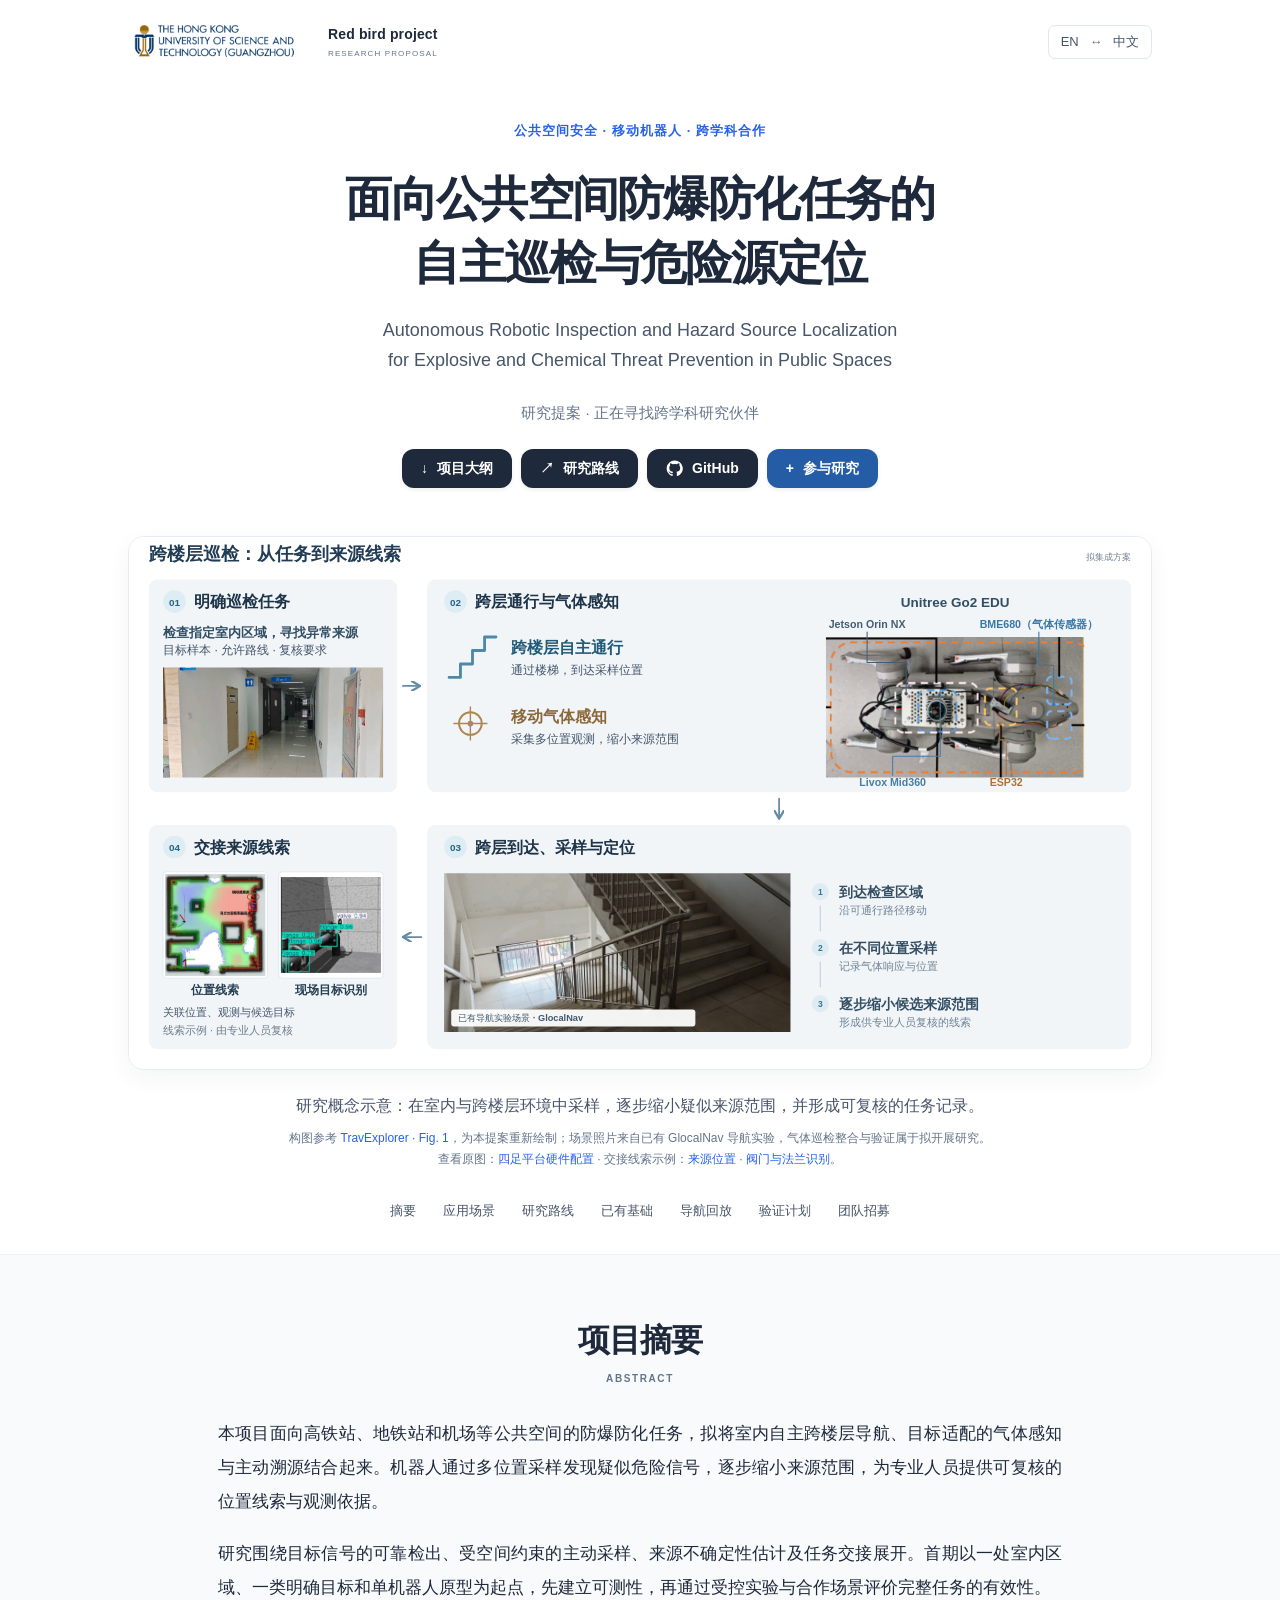
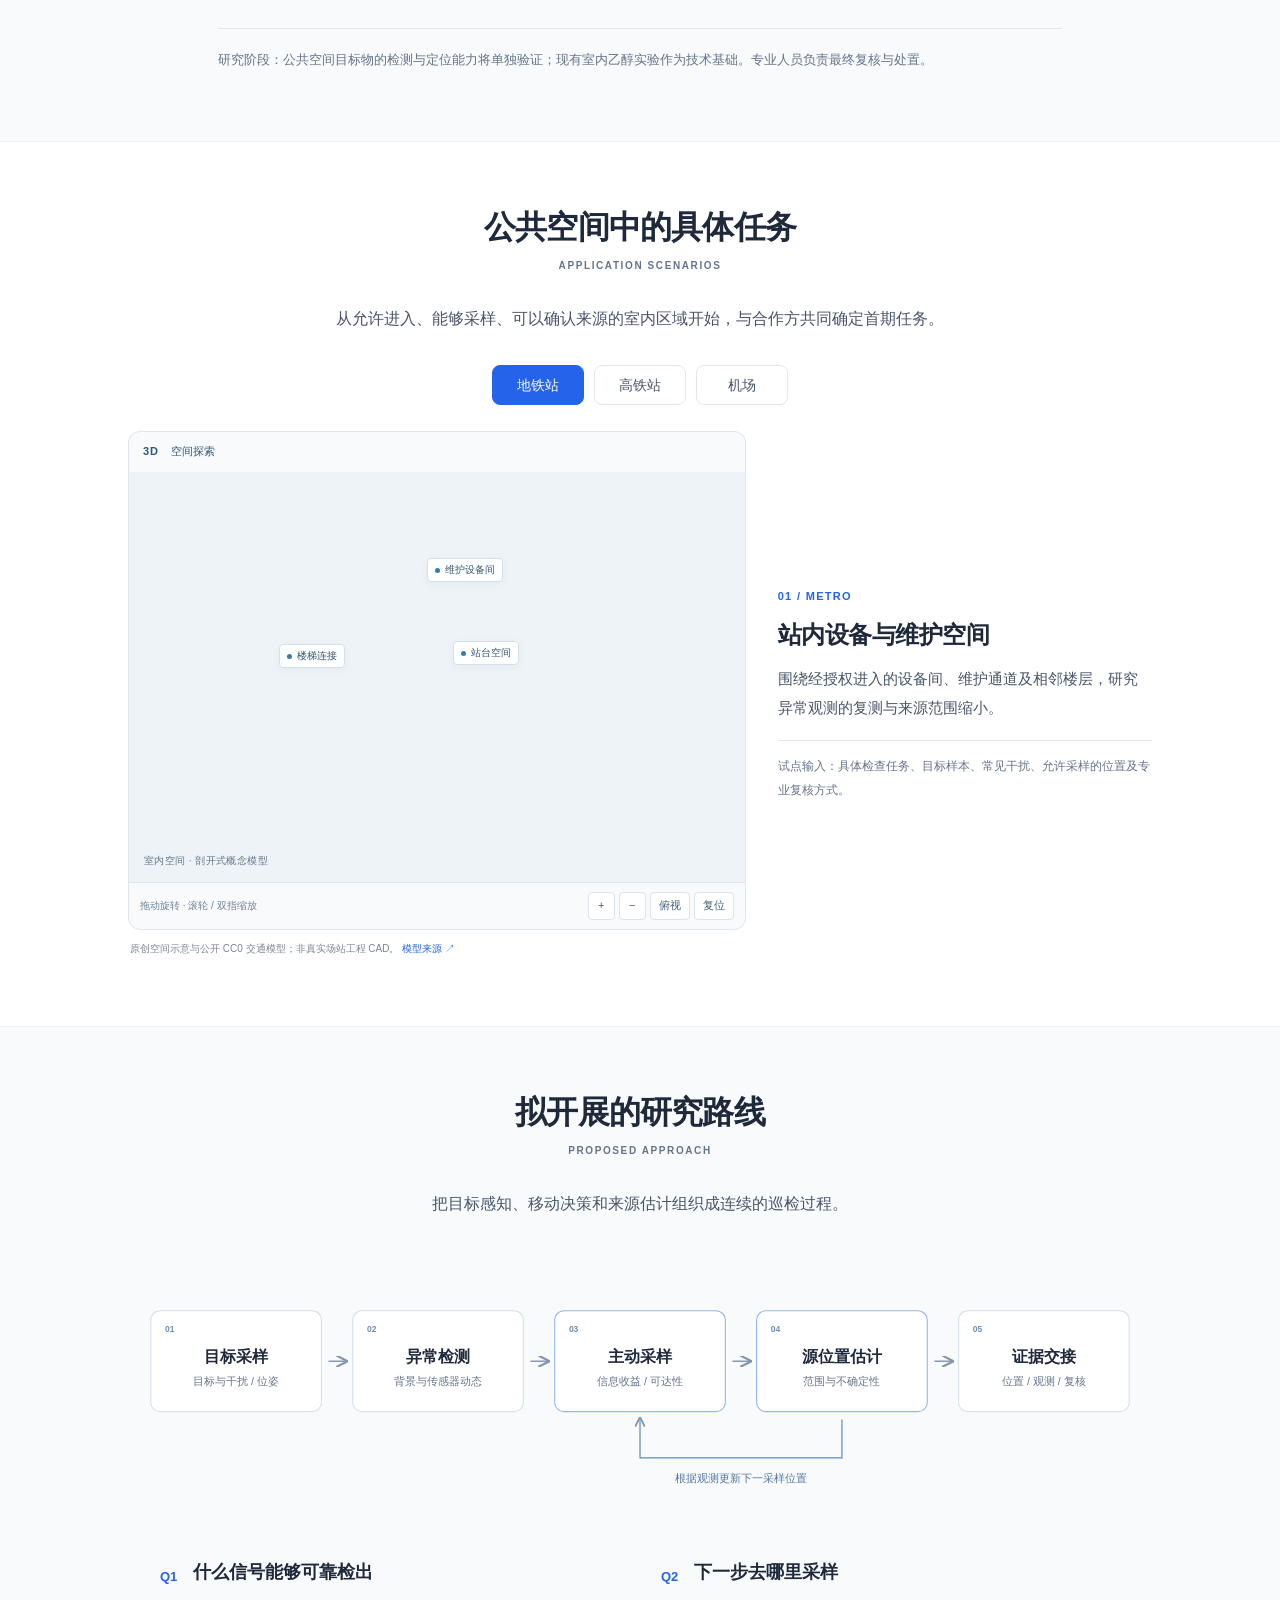
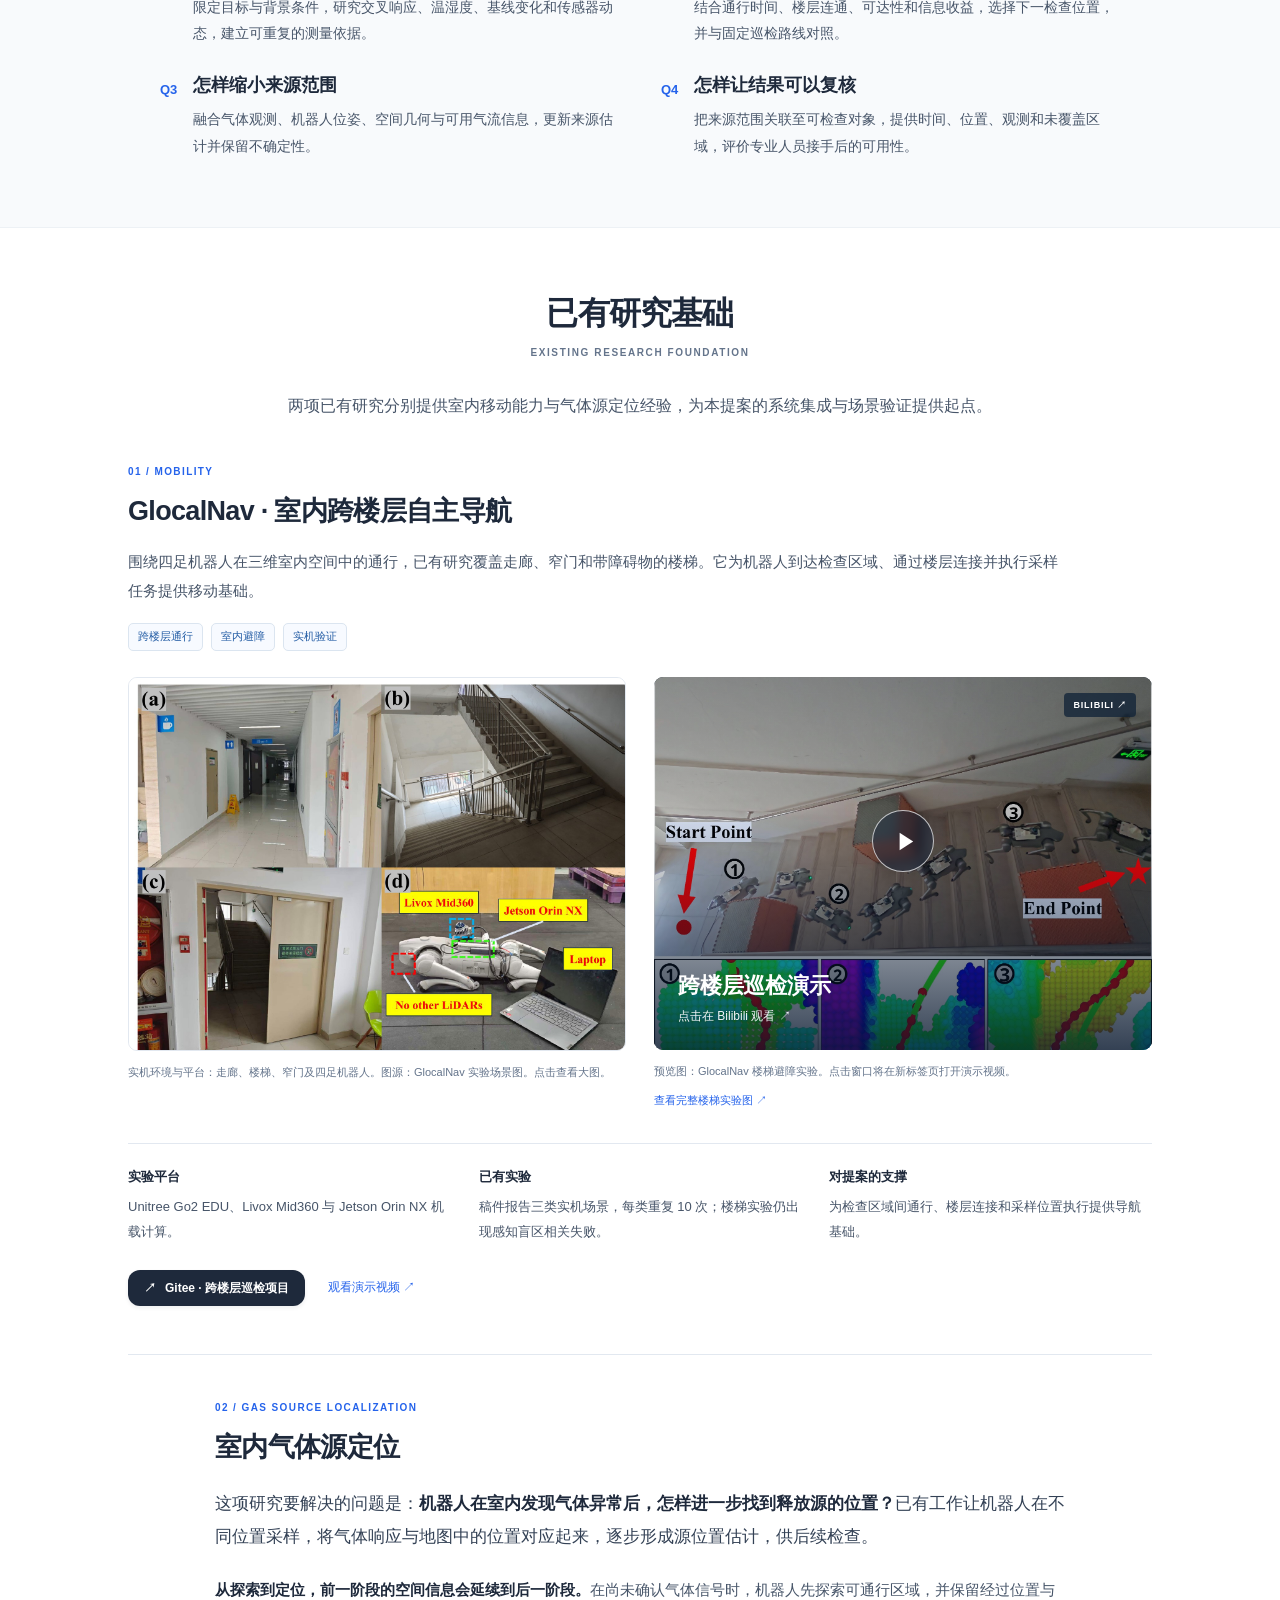
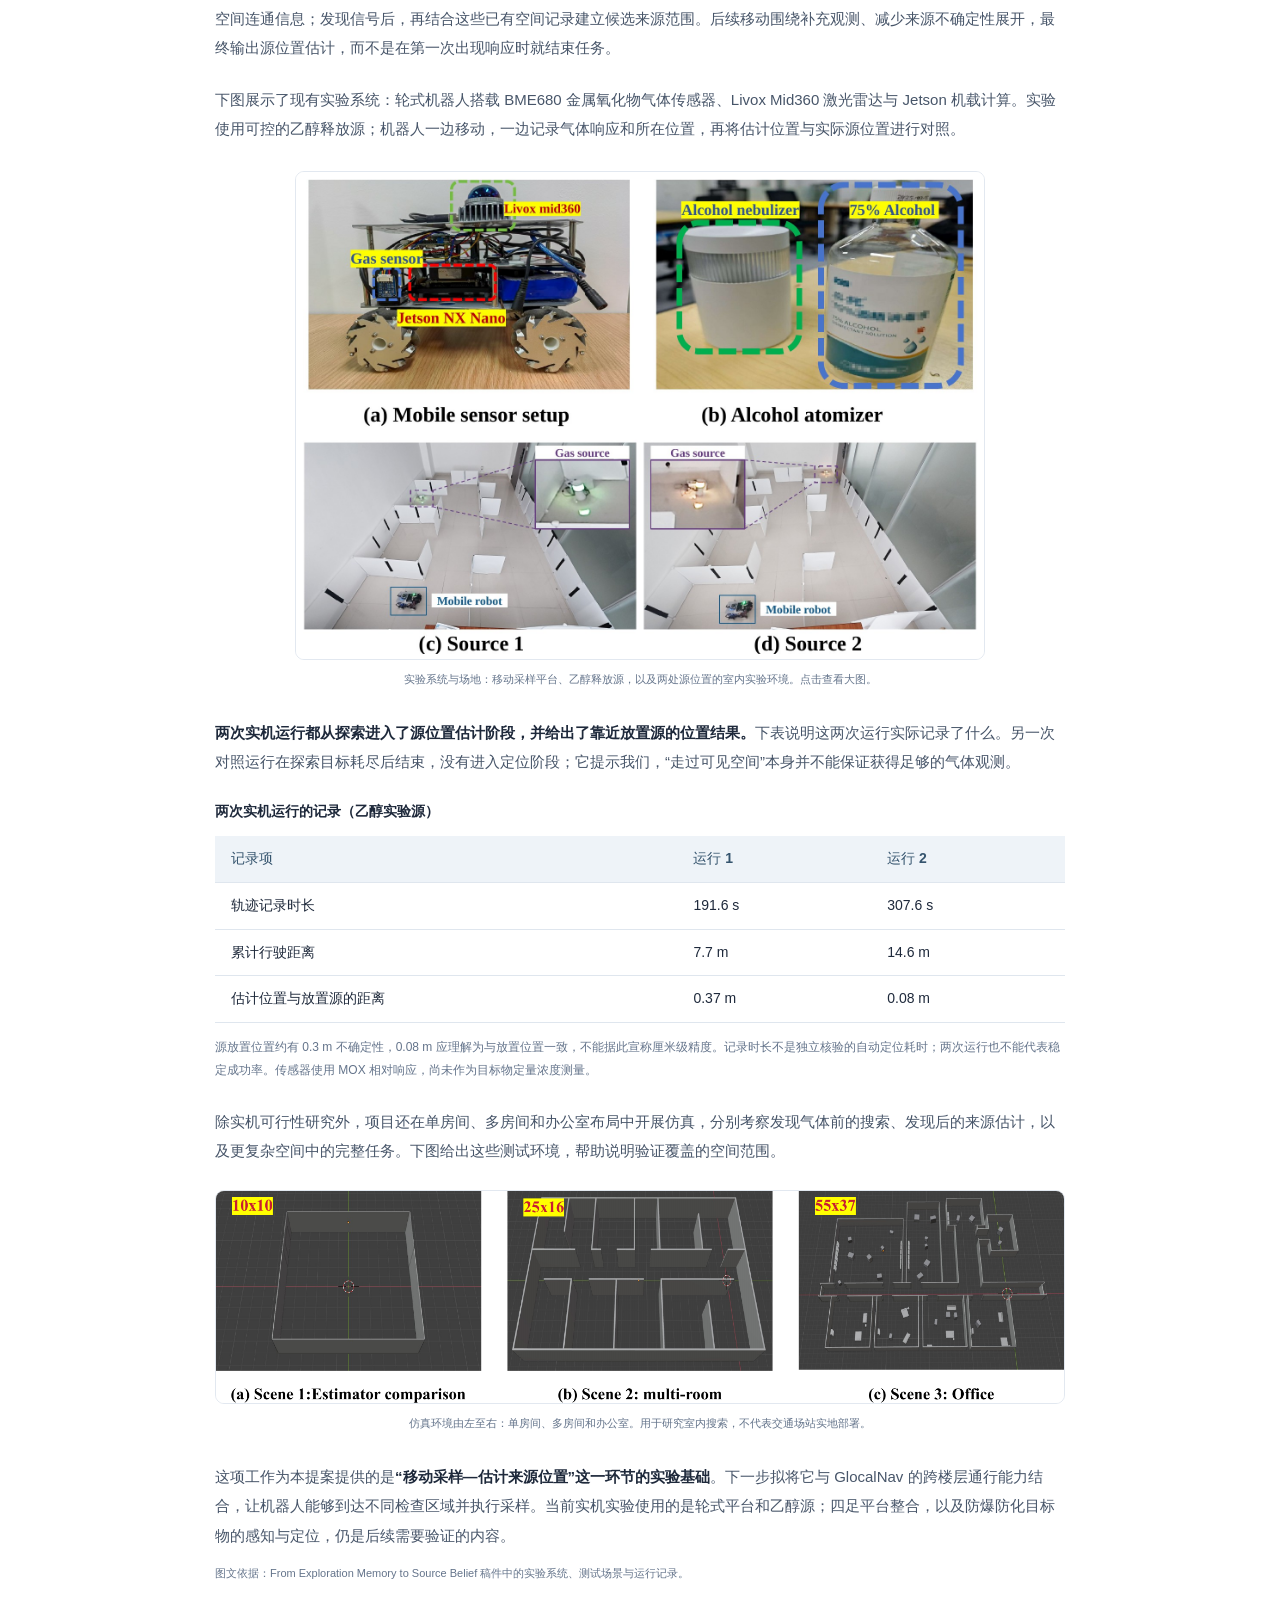
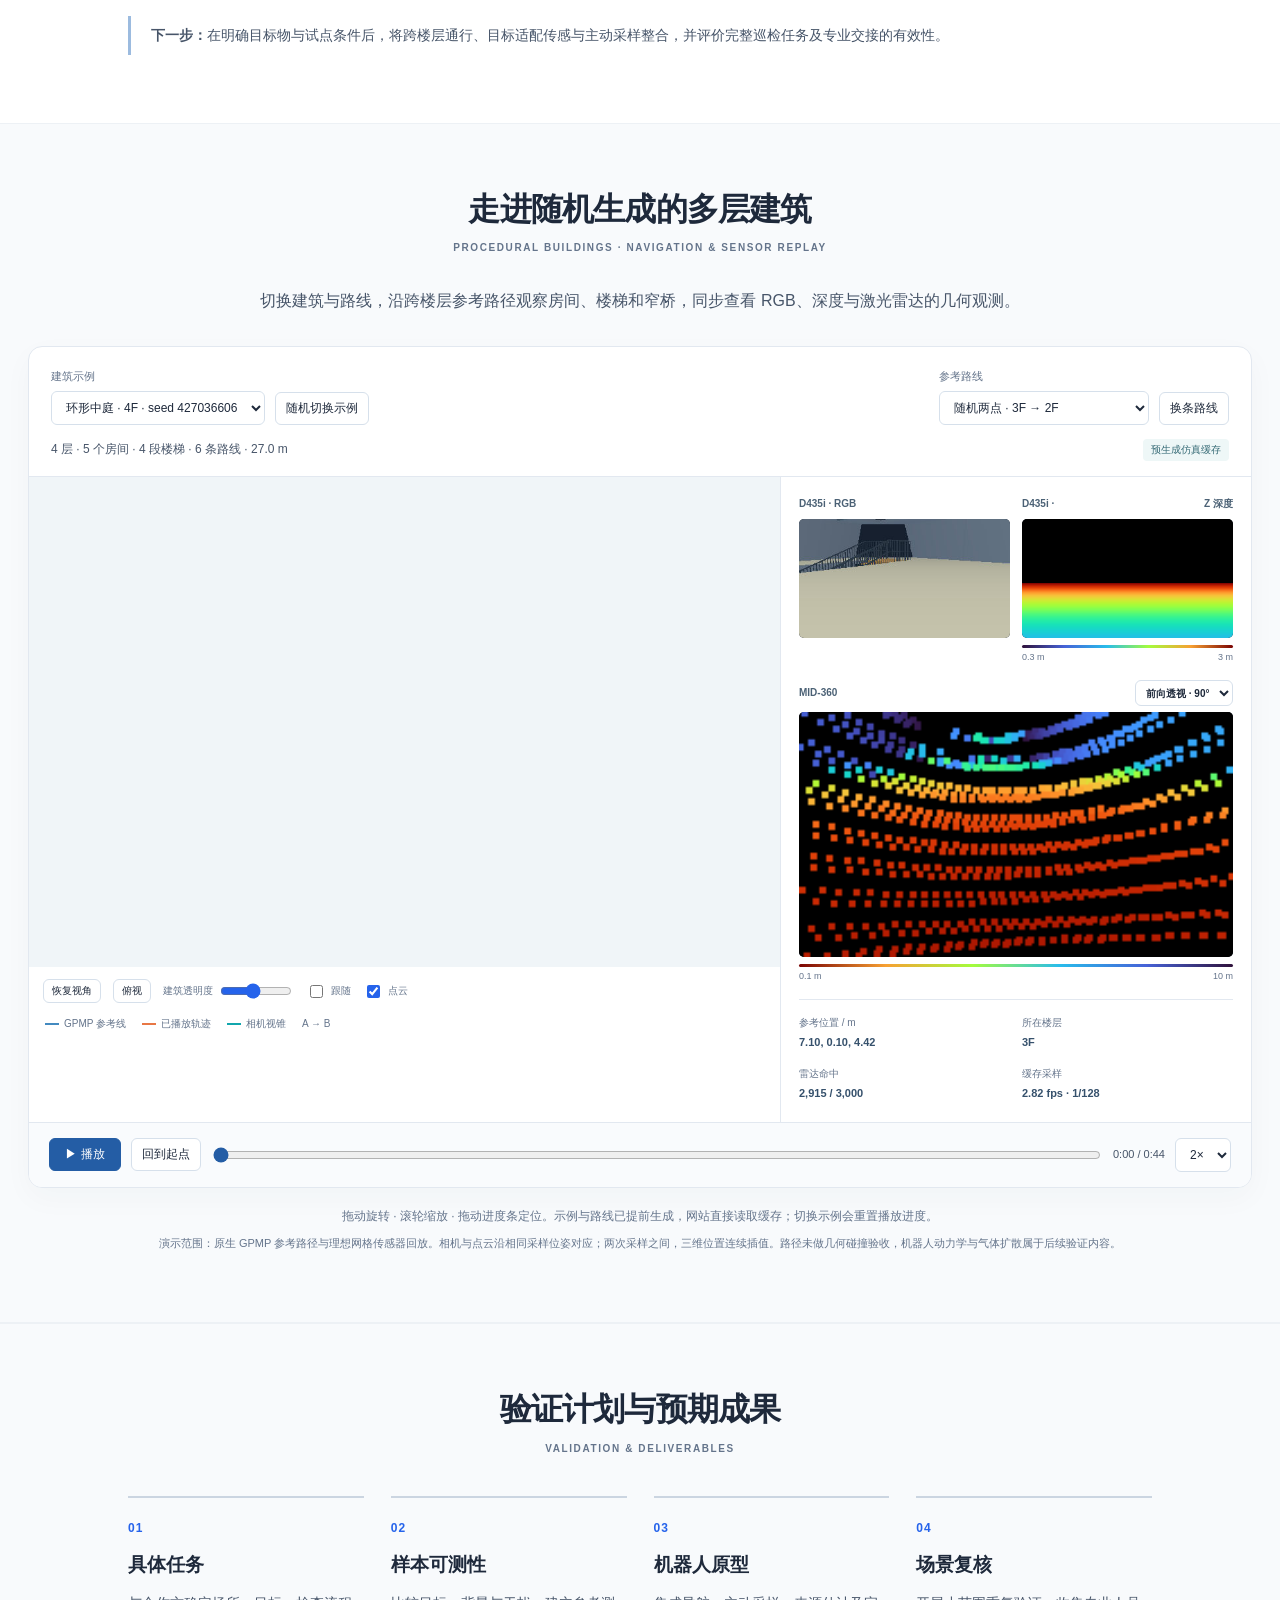
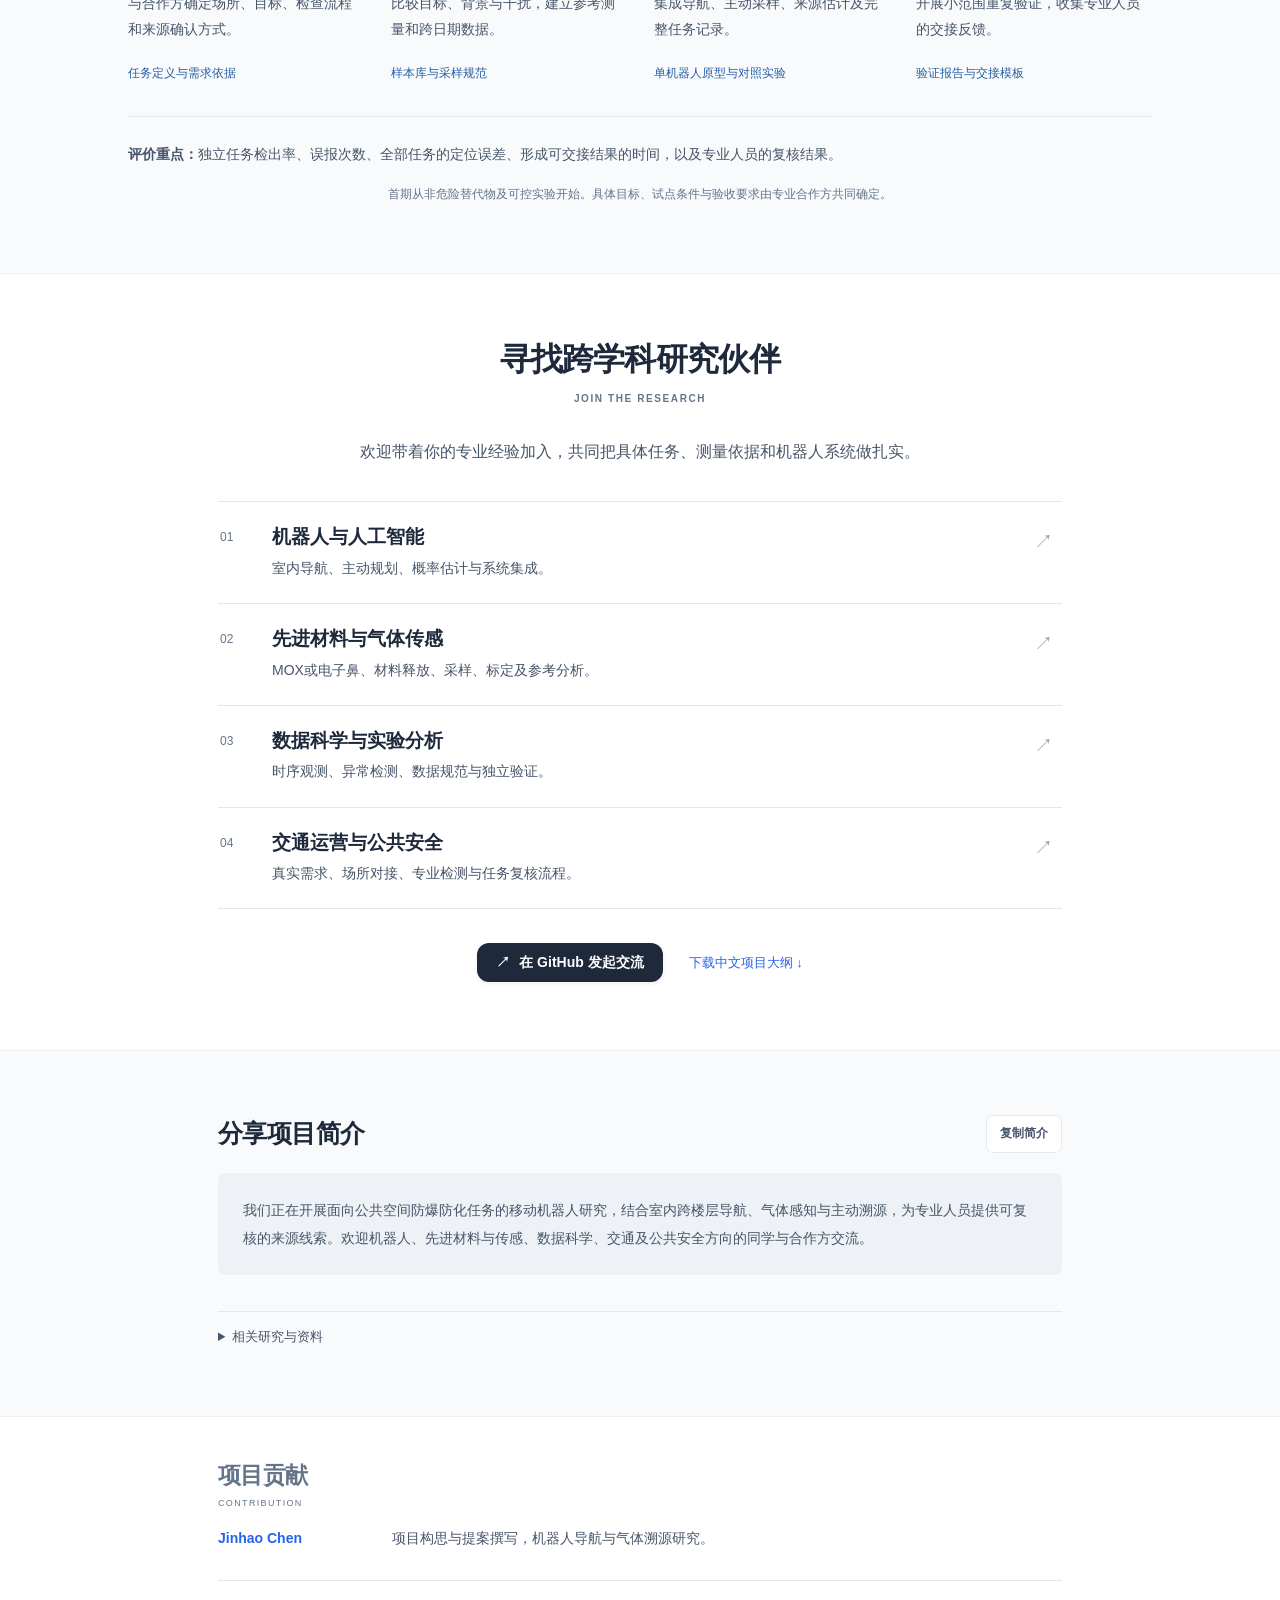
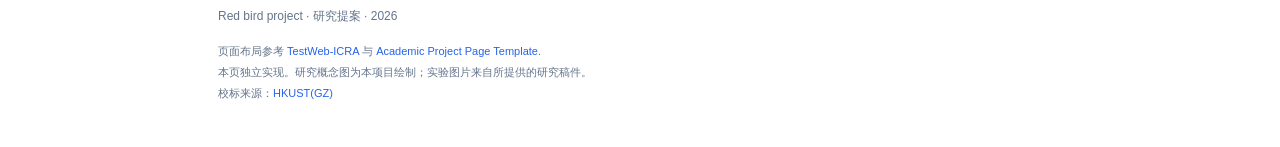
==== commit 217aa4a9: "Add cached multi-level navigation and sensor replay examples" ====
--- a/index.html
+++ b/index.html
@@ -12,9 +12,11 @@
   <title>公共空间防爆防化自主巡检与危险源定位 · Red bird project</title>
   <link rel="icon" href="./static/images/favicon.svg" type="image/svg+xml">
   <link rel="stylesheet" href="./static/css/site.css">
+  <link rel="stylesheet" href="./static/css/navigation.css">
   <script type="importmap">{"imports":{"three":"./static/vendor/three/three.module.min.js"}}</script>
   <script defer src="./static/js/site.js"></script>
   <script type="module" src="./static/js/scenario-viewer.js"></script>
+  <script type="module" src="./static/js/navigation-demo.js"></script>
 </head>
 <body>
   <a class="skip-link" href="#main-content">跳至正文 / Skip to content</a>
@@ -49,7 +51,7 @@
       <p class="figure-note" data-i18n="hero.note">构图参考 <a href="https://arxiv.org/abs/2605.19958" target="_blank" rel="noopener noreferrer">TravExplorer · Fig. 1</a>，为本提案重新绘制；场景照片来自已有 GlocalNav 导航实验，气体巡检整合与验证属于拟开展研究。</p>
       <p class="figure-note" data-i18n="hero.handover">查看原图：<a href="./static/images/research/quadruped-inspection-hardware.png" target="_blank" rel="noopener noreferrer">四足平台硬件配置</a> · 交接线索示例：<a href="./static/images/research/handover-location.png" target="_blank" rel="noopener noreferrer">来源位置</a> · <a href="./static/images/research/handover-target.png" target="_blank" rel="noopener noreferrer">阀门与法兰识别</a>。</p>
       <nav class="section-nav" aria-label="Sections">
-        <a href="#abstract" data-i18n="nav.abstract">摘要</a><a href="#scenarios" data-i18n="nav.scenarios">应用场景</a><a href="#method" data-i18n="nav.method">研究路线</a><a href="#foundation" data-i18n="nav.foundation">已有基础</a><a href="#validation" data-i18n="nav.validation">验证计划</a><a href="#team" data-i18n="nav.team">团队招募</a>
+        <a href="#abstract" data-i18n="nav.abstract">摘要</a><a href="#scenarios" data-i18n="nav.scenarios">应用场景</a><a href="#method" data-i18n="nav.method">研究路线</a><a href="#foundation" data-i18n="nav.foundation">已有基础</a><a href="#navigation-demo" data-i18n="nav.demo">导航回放</a><a href="#validation" data-i18n="nav.validation">验证计划</a><a href="#team" data-i18n="nav.team">团队招募</a>
       </nav>
     </section>
 
@@ -178,6 +180,42 @@
       </div>
     </section>
 
+    <section class="section shaded" id="navigation-demo" aria-labelledby="navigation-title">
+      <div class="navigation-shell">
+        <h2 id="navigation-title" data-i18n="navigation.title">走进随机生成的多层建筑</h2>
+        <p class="section-kicker">PROCEDURAL BUILDINGS · NAVIGATION & SENSOR REPLAY</p>
+        <p class="section-intro" data-i18n="navigation.intro">切换建筑与路线，沿跨楼层参考路径观察房间、楼梯和窄桥，同步查看 RGB、深度与激光雷达的几何观测。</p>
+        <div class="navigation-demo" id="navigation-player" aria-busy="true">
+          <div class="navigation-toolbar">
+            <label><span data-i18n="navigation.map">建筑示例</span><select id="nav-map" disabled aria-label="建筑示例 / Building example"></select></label>
+            <button type="button" id="nav-shuffle-map" disabled data-i18n="navigation.shuffleMap">随机切换示例</button>
+            <label class="navigation-route-label"><span data-i18n="navigation.route">参考路线</span><select id="nav-route" disabled aria-label="参考路线 / Reference route"></select></label>
+            <button type="button" id="nav-shuffle-route" disabled data-i18n="navigation.shuffleRoute">换条路线</button>
+          </div>
+          <div class="navigation-summary"><span id="nav-summary"></span><span class="navigation-badge" data-i18n="navigation.badge">预生成仿真缓存</span></div>
+          <div id="nav-status" class="navigation-status" role="status" aria-live="polite">滚动到此处后加载交互回放…</div>
+          <div class="navigation-views">
+            <div class="navigation-world">
+              <div id="nav-stage" class="navigation-stage" aria-label="可旋转的建筑与路线 / Interactive building and route" tabindex="0"><div id="nav-labels" class="navigation-labels" aria-hidden="true"><span id="nav-start-label">A</span><span id="nav-goal-label">B</span></div></div>
+              <div class="navigation-view-controls"><button type="button" id="nav-reset" disabled data-i18n="navigation.reset">恢复视角</button><button type="button" id="nav-top" disabled data-i18n="navigation.top">俯视</button><label><span data-i18n="navigation.opacity">建筑透明度</span><input id="nav-opacity" type="range" min="0.05" max="0.8" value="0.38" step="0.01"></label><label><input type="checkbox" id="nav-follow"><span data-i18n="navigation.follow">跟随</span></label><label><input type="checkbox" id="nav-points" checked><span data-i18n="navigation.points">点云</span></label></div>
+              <div class="navigation-legend"><span><i class="reference"></i><span data-i18n="navigation.reference">GPMP 参考线</span></span><span><i class="trail"></i><span data-i18n="navigation.trail">已播放轨迹</span></span><span><i class="depth"></i><span data-i18n="navigation.frustum">相机视锥</span></span><span>A → B</span></div>
+            </div>
+            <div class="navigation-sensors">
+              <div class="navigation-camera-pair">
+                <figure><figcaption>D435i · RGB</figcaption><img id="nav-rgb" alt="仿真 RGB / Synthetic RGB" width="320" height="180"></figure>
+                <figure><figcaption>D435i · <span data-i18n="navigation.depth">Z 深度</span></figcaption><img id="nav-depth" alt="仿真光轴 Z 深度 / Synthetic optical Z depth" width="320" height="180"><div class="navigation-depth-key"></div><div class="navigation-range"><span>0.3 m</span><span>3 m</span></div></figure>
+              </div>
+              <figure class="navigation-lidar"><figcaption>MID-360 <select id="nav-lidar-view" aria-label="LiDAR 投影视图 / LiDAR projection"><option value="perspective" data-i18n="navigation.perspective">前向透视 · 90°</option><option value="panorama" data-i18n="navigation.panorama">360° 全景</option></select></figcaption><img id="nav-lidar" alt="同一位姿的激光雷达距离图 / LiDAR range image at the replay pose" width="192" height="108"><div class="navigation-lidar-key"></div><div class="navigation-range"><span>0.1 m</span><span>10 m</span></div></figure>
+              <div class="navigation-readout"><div><span data-i18n="navigation.position">参考位置 / m</span><strong id="nav-position">—</strong></div><div><span data-i18n="navigation.floor">所在楼层</span><strong id="nav-floor">—</strong></div><div><span data-i18n="navigation.hits">雷达命中</span><strong id="nav-hits">—</strong></div><div><span data-i18n="navigation.sampling">缓存采样</span><strong id="nav-sampling">—</strong></div></div>
+            </div>
+          </div>
+          <div class="navigation-playbar"><button type="button" id="nav-play" disabled>▶ <span data-i18n="navigation.play">播放</span></button><button type="button" id="nav-restart" disabled data-i18n="navigation.restart">回到起点</button><input type="range" id="nav-seek" min="0" max="1" step="0.001" value="0" disabled aria-label="播放进度 / Playback progress"><output id="nav-clock">0:00 / 0:00</output><select id="nav-speed" aria-label="播放速度 / Playback speed"><option value="1">1×</option><option value="2" selected>2×</option><option value="4">4×</option><option value="8">8×</option></select></div>
+        </div>
+        <p class="navigation-help" data-i18n="navigation.help">拖动旋转 · 滚轮缩放 · 拖动进度条定位。示例与路线已提前生成，网站直接读取缓存；切换示例会重置播放进度。</p>
+        <p class="navigation-scope" data-i18n="navigation.scope">演示范围：原生 GPMP 参考路径与理想网格传感器回放。相机与点云沿相同采样位姿对应；两次采样之间，三维位置连续插值。路径未做几何碰撞验收，机器人动力学与气体扩散属于后续验证内容。</p>
+      </div>
+    </section>
+
     <section class="section shaded" id="validation">
       <div class="container">
         <h2 data-i18n="validation.title">验证计划与预期成果</h2>
--- a/static/css/navigation.css
+++ b/static/css/navigation.css
@@ -0,0 +1,4 @@
+.navigation-shell{max-width:1280px;margin:auto;padding-inline:28px}.navigation-demo{border:1px solid var(--line);border-radius:14px;background:#fff;box-shadow:0 10px 30px #19324a08;overflow:hidden}.navigation-toolbar{display:flex;align-items:end;gap:10px;flex-wrap:wrap;padding:20px 22px 14px}.navigation-toolbar label{display:flex;flex-direction:column;gap:4px;font-size:11px;color:var(--muted)}.navigation-demo select,.navigation-demo button{background:#fff;color:var(--ink);border:1px solid #d6e0eb;border-radius:6px;padding:6px 10px;font:inherit;font-size:12px;line-height:1.6}.navigation-demo select{max-width:100%;height:34px}.navigation-demo button:hover:enabled{border-color:var(--blue);color:var(--blue);background:#f5f9ff}.navigation-demo button:disabled,.navigation-demo select:disabled{opacity:.5;cursor:wait}.navigation-route-label{margin-left:auto}.navigation-toolbar select{min-width:210px}.navigation-summary{padding:0 22px 15px;display:flex;justify-content:space-between;gap:10px;align-items:center;font-size:12px;color:var(--text)}.navigation-badge{color:#356a75;background:#eef7f7;border-radius:4px;padding:2px 8px;font-size:10px;white-space:nowrap}.navigation-status{margin:0 22px 14px;padding:9px 12px;background:#eef4fb;border-radius:6px;color:#3e6484;font-size:12px}.navigation-status[hidden]{display:none}.navigation-views{display:grid;grid-template-columns:1.6fr 1fr;border-top:1px solid var(--line)}.navigation-world{min-width:0;position:relative;border-right:1px solid var(--line)}.navigation-stage{position:relative;height:490px;background:#f0f5f8;overflow:hidden;touch-action:none}.navigation-stage canvas{display:block;width:100%;height:100%;cursor:grab}.navigation-stage canvas:active{cursor:grabbing}.navigation-labels{position:absolute;inset:0;pointer-events:none;overflow:hidden}.navigation-labels span{position:absolute;left:0;top:0;padding:1px 6px;border-radius:4px;color:#fff;background:#167756;font-size:11px;font-weight:700;transform:translate(-50%,-170%);box-shadow:0 1px 4px #1c324820}.navigation-labels #nav-goal-label{background:#bd4b48}.navigation-view-controls{display:flex;gap:12px;padding:12px 14px 8px;align-items:center;flex-wrap:wrap}.navigation-view-controls button{font-size:10px;padding:3px 8px}.navigation-view-controls label{display:flex;align-items:center;gap:5px;font-size:10px;color:var(--muted);white-space:nowrap}.navigation-view-controls input[type=range]{width:72px;accent-color:var(--blue)}.navigation-view-controls input[type=checkbox]{accent-color:var(--blue)}.navigation-legend{display:flex;gap:16px;flex-wrap:wrap;padding:4px 16px 12px;font-size:10px;color:var(--muted)}.navigation-legend>span{display:inline-flex;gap:5px;align-items:center}.navigation-legend i{display:inline-block;width:14px;height:2px;background:#438ac0}.navigation-legend i.trail{background:#e87745}.navigation-legend i.depth{background:#11a6ad}.navigation-sensors{display:flex;flex-direction:column;gap:16px;padding:18px;min-width:0;justify-content:center}.navigation-camera-pair{display:grid;grid-template-columns:1fr 1fr;gap:12px}.navigation-sensors figure{min-width:0}.navigation-sensors figcaption{display:flex;align-items:center;justify-content:space-between;gap:6px;margin:0 0 6px;color:#4b6175;font-size:10px;font-weight:600}.navigation-sensors img{width:100%;aspect-ratio:16/9;object-fit:contain;background:#111c2c;border-radius:5px;image-rendering:auto}.navigation-lidar img{width:100%;aspect-ratio:16/9}.navigation-lidar select{font-size:10px;height:26px;padding:2px 6px}.navigation-range{display:flex;justify-content:space-between;font-size:9px;color:var(--muted);line-height:1.5;margin-top:3px}.navigation-depth-key,.navigation-lidar-key{height:3px;margin-top:7px;border-radius:2px;background:linear-gradient(90deg,#30123b,#4662d7,#28bceb,#a4fc3c,#f7a032,#7a0403)}.navigation-lidar-key{background:linear-gradient(90deg,#7a0403,#f7a032,#a4fc3c,#28bceb,#4662d7,#30123b)}.navigation-readout{display:grid;grid-template-columns:1fr 1fr;gap:12px;border-top:1px solid var(--line);padding-top:14px}.navigation-readout div{display:flex;flex-direction:column;gap:1px;min-width:0}.navigation-readout span{font-size:10px;color:var(--muted)}.navigation-readout strong{font-size:11px;color:#36516c;font-weight:550;font-variant-numeric:tabular-nums;white-space:nowrap}.navigation-playbar{display:flex;gap:10px;align-items:center;border-top:1px solid var(--line);padding:15px 20px;background:#f9fbfd}.navigation-playbar #nav-play{background:#245da5;border-color:#245da5;color:#fff;min-width:72px}.navigation-playbar #nav-play:hover:enabled{background:#174278;color:#fff}.navigation-playbar input{flex:1;min-width:60px;accent-color:#245da5}.navigation-playbar output{font-size:11px;white-space:nowrap;color:var(--text);font-variant-numeric:tabular-nums}.navigation-help,.navigation-scope{max-width:1000px;margin:17px auto 0;font-size:12px;line-height:1.9;color:var(--muted);text-align:center}.navigation-scope{font-size:11px;margin-top:6px}
+@media(max-width:980px){.navigation-toolbar select{min-width:170px}.navigation-views{grid-template-columns:1.3fr 1fr}.navigation-stage{height:450px}.navigation-toolbar{gap:8px}.navigation-summary{align-items:flex-start}}
+@media(max-width:760px){.navigation-shell{padding-inline:18px}.navigation-toolbar{padding:15px 14px;gap:10px}.navigation-toolbar label{flex:1;min-width:170px}.navigation-route-label{margin-left:0}.navigation-toolbar button{font-size:11px}.navigation-toolbar select{width:100%;min-width:0}.navigation-summary{padding:0 14px 14px;font-size:11px}.navigation-badge{display:none}.navigation-views{grid-template-columns:1fr}.navigation-world{border-right:0;border-bottom:1px solid var(--line)}.navigation-stage{height:380px}.navigation-sensors{display:grid;grid-template-columns:1fr 1fr;padding:14px;gap:14px}.navigation-camera-pair{grid-template-columns:1fr}.navigation-lidar{align-self:start}.navigation-readout{grid-column:1/-1;grid-template-columns:repeat(2,1fr)}.navigation-playbar{flex-wrap:wrap;padding:12px 14px;gap:8px}.navigation-playbar input{min-width:90px}.navigation-playbar output{order:2;margin-left:auto}.navigation-playbar select{order:3}.navigation-sensors figcaption{font-size:9px}.navigation-lidar figcaption{flex-wrap:wrap}.navigation-readout strong{font-size:11px}.navigation-scope{text-align:left}.navigation-view-controls{gap:8px}}
+@media(prefers-reduced-motion:reduce){.navigation-demo *{scroll-behavior:auto}}
